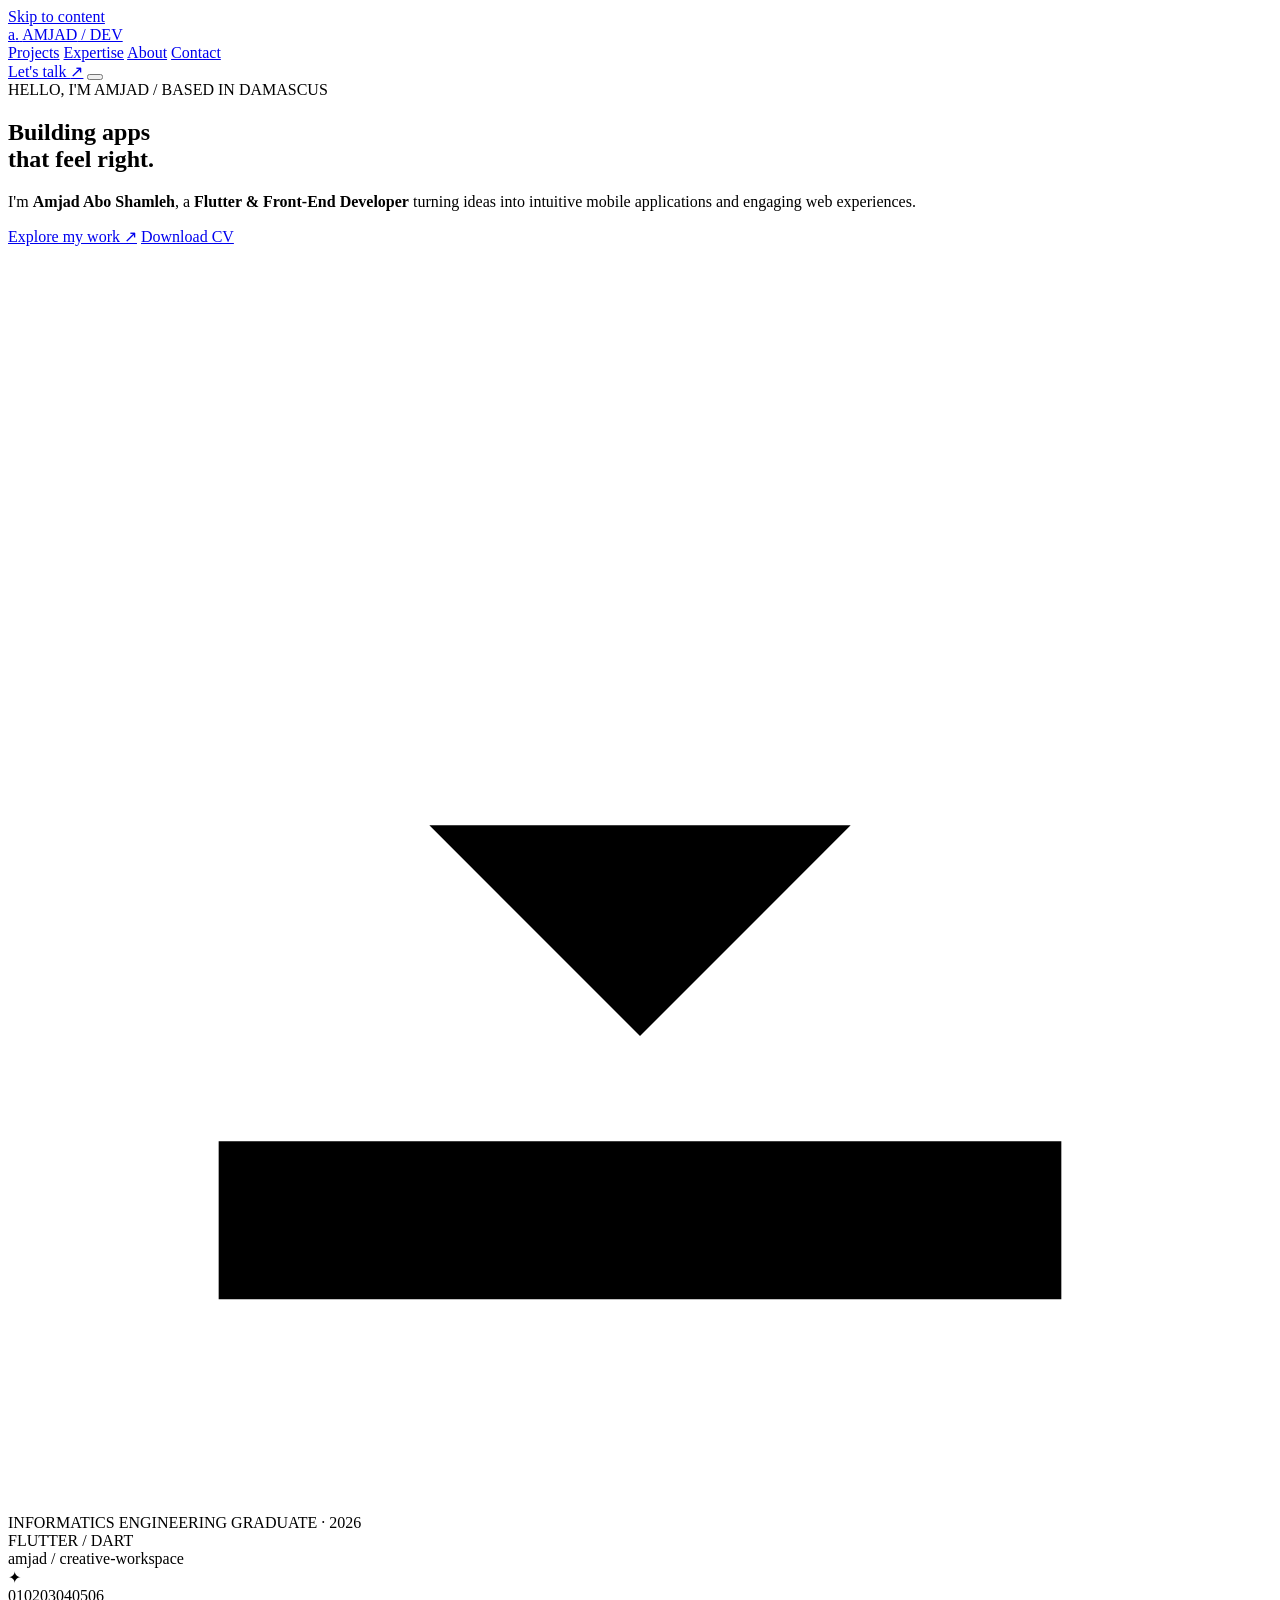
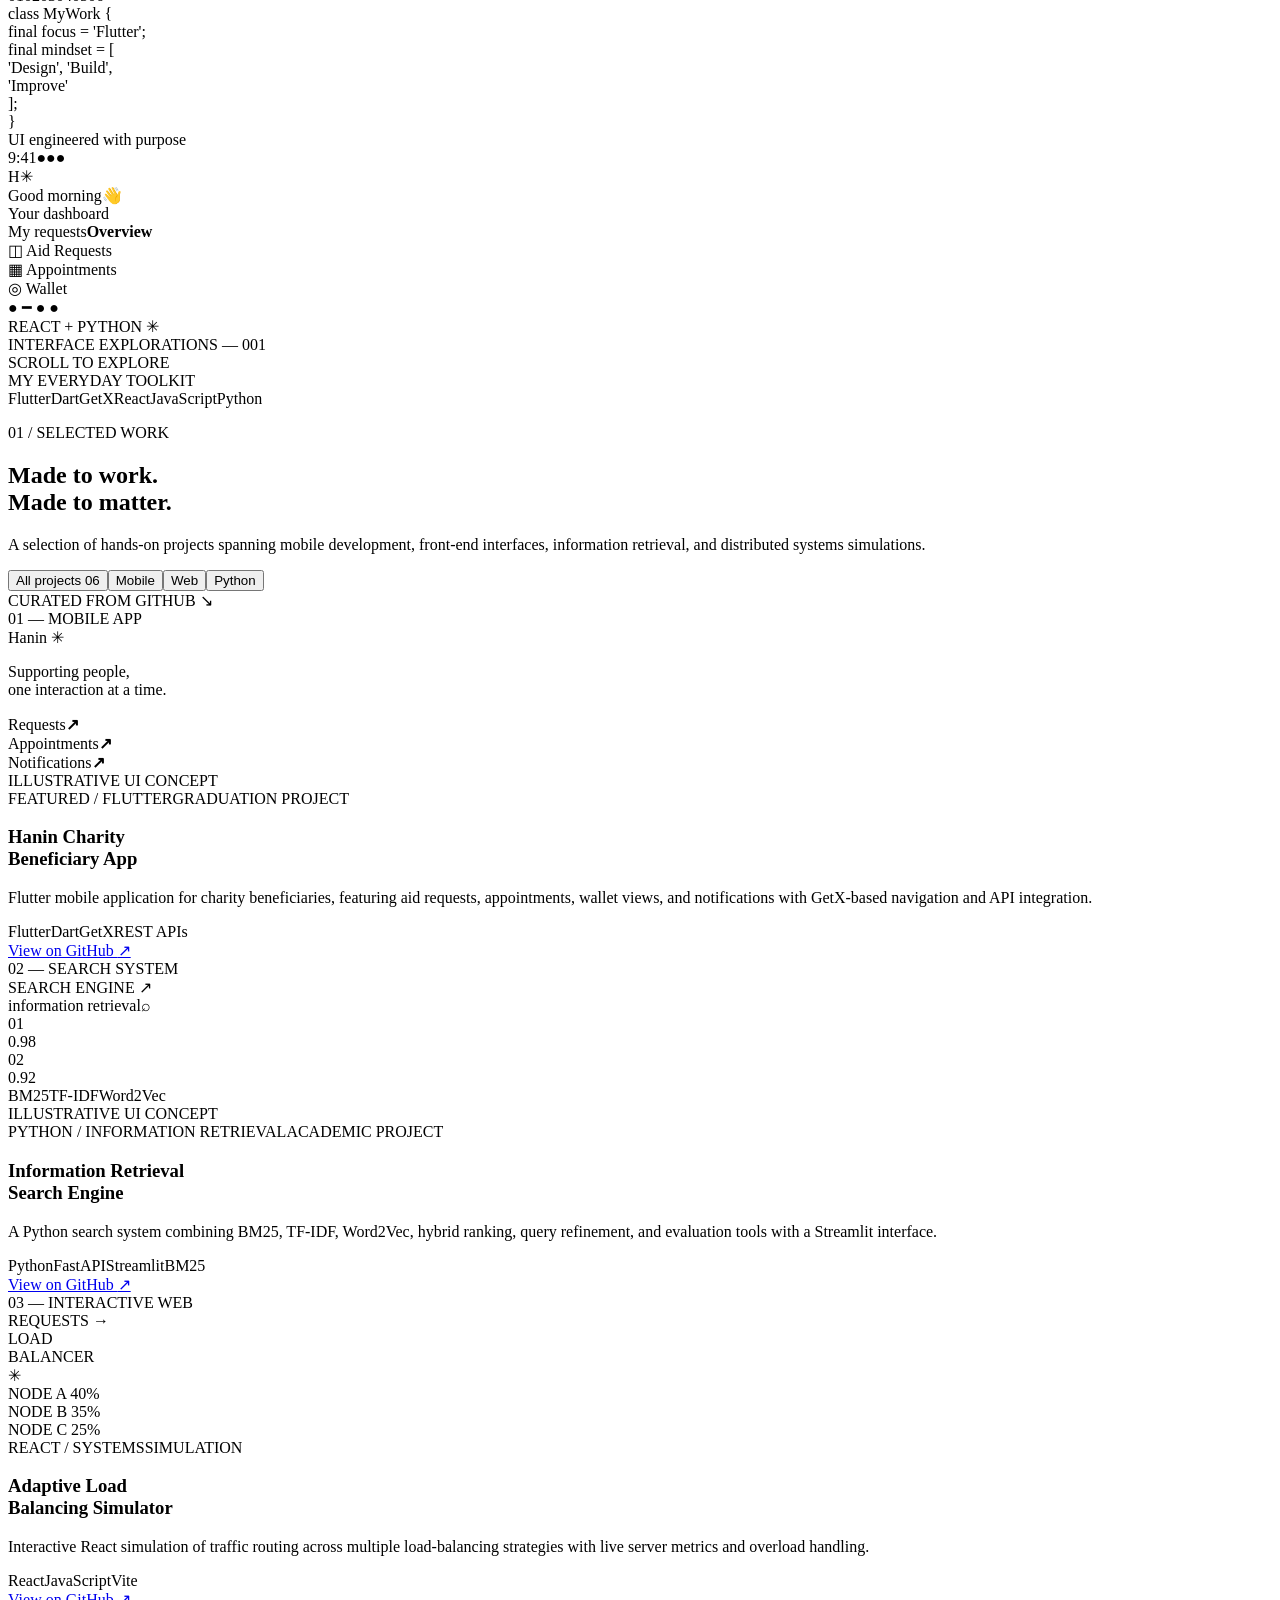
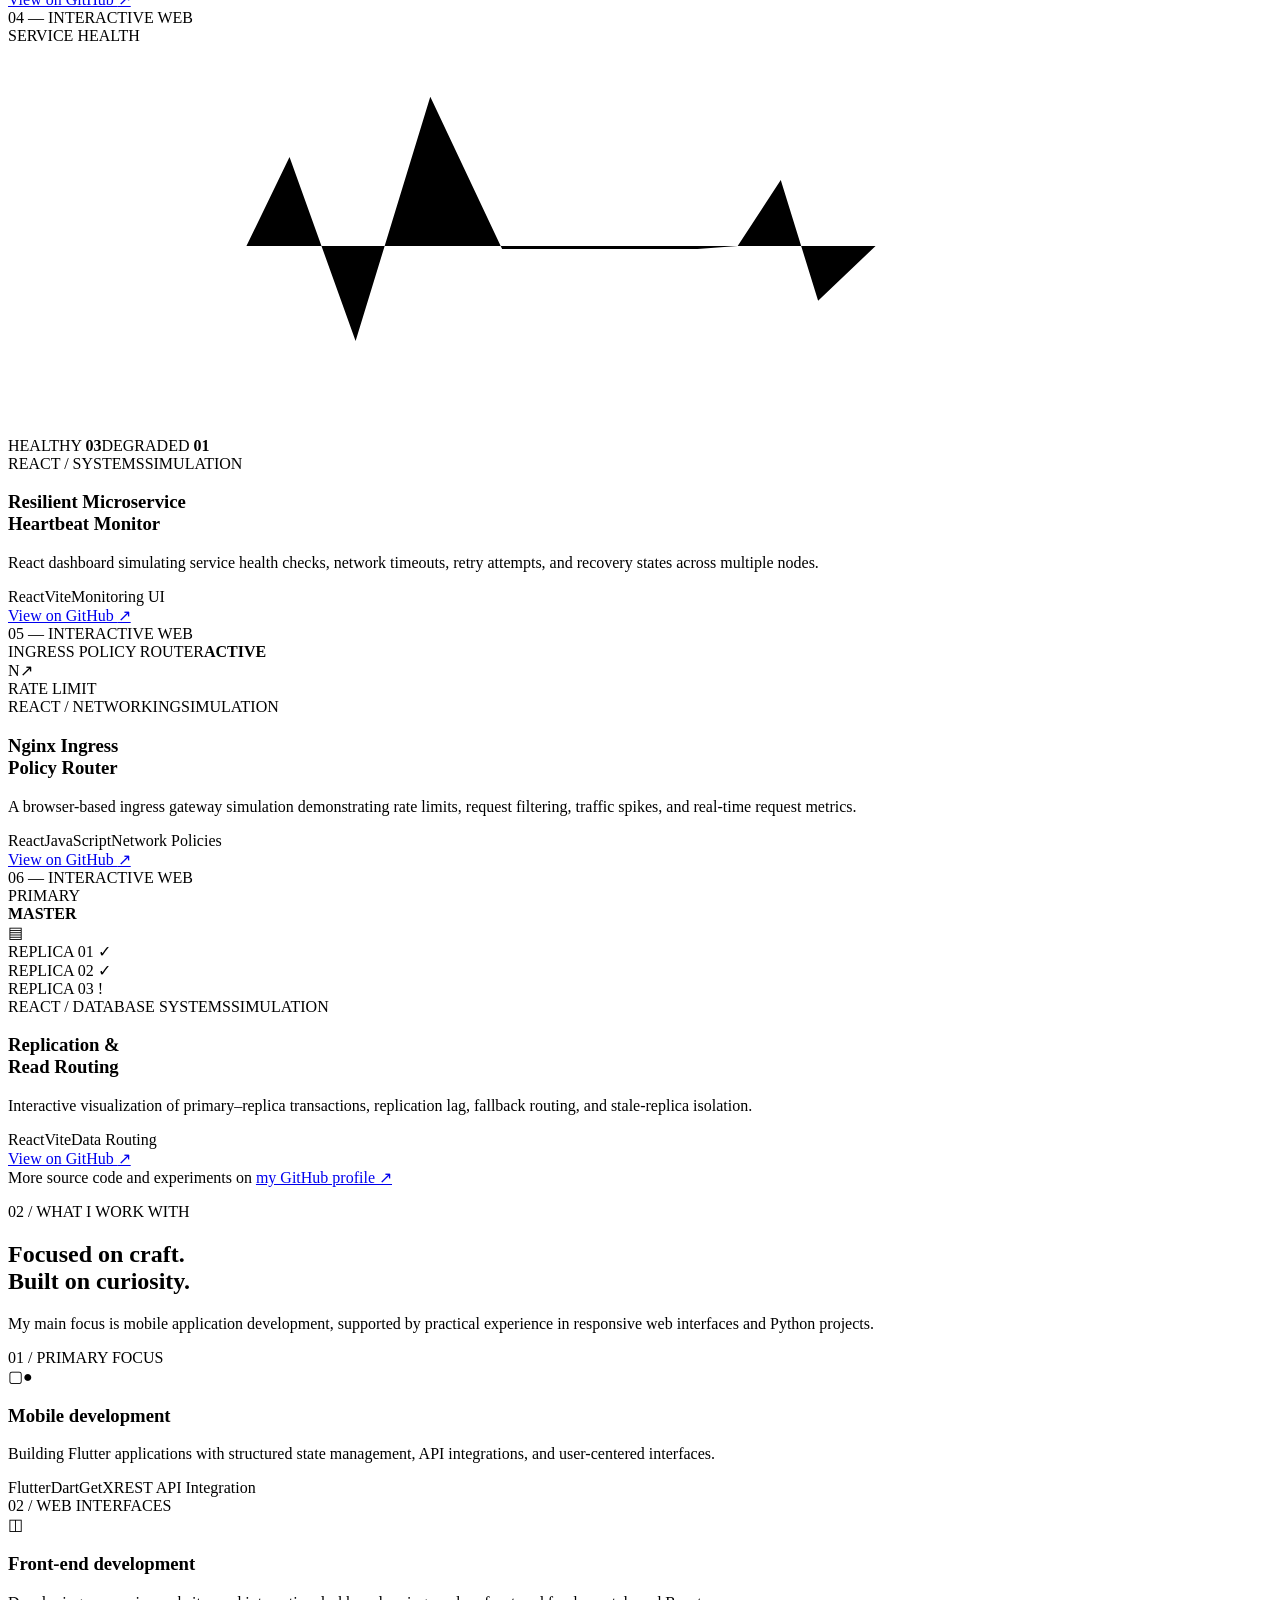
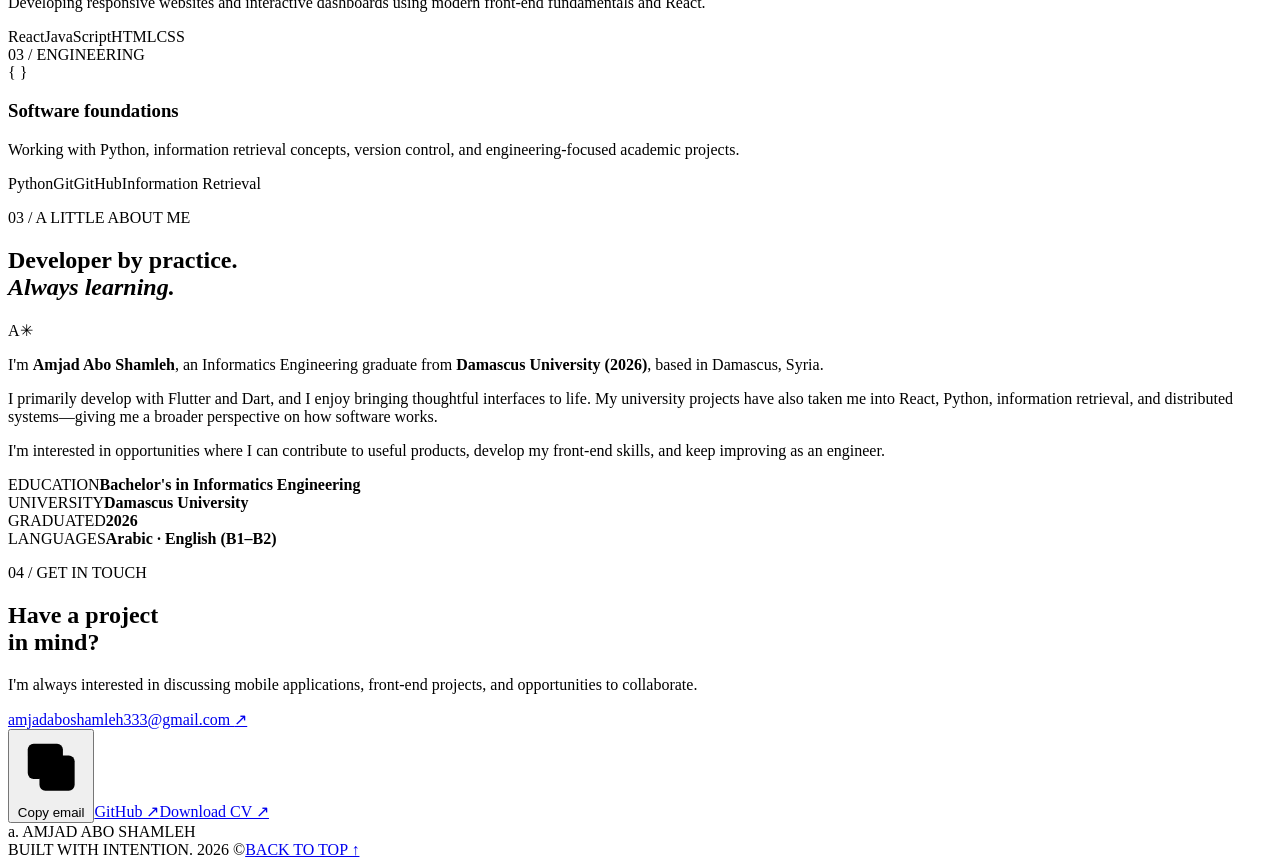
==== index.html @ 864f435c "Initialize portfolio website" ====
<!doctype html>
<html lang="en">
<head>
  <meta charset="utf-8" />
  <meta name="viewport" content="width=device-width, initial-scale=1" />
  <meta name="theme-color" content="#0a0e14" />
  <meta name="description" content="Portfolio of Amjad Abo Shamleh — Flutter & Front-End Developer. Explore mobile apps, interactive web experiences, and Python engineering projects." />
  <meta property="og:type" content="website" />
  <meta property="og:title" content="Amjad Abo Shamleh — Flutter & Front-End Developer" />
  <meta property="og:description" content="Thoughtful mobile apps. Interactive web experiences. Explore selected engineering projects by Amjad Abo Shamleh." />
  <meta property="og:image" content="assets/og-preview.png" />
  <title>Amjad Abo Shamleh — Flutter & Front-End Developer</title>
  <link rel="icon" type="image/svg+xml" href="assets/favicon.svg" />
  <link rel="preconnect" href="https://fonts.googleapis.com" />
  <link rel="preconnect" href="https://fonts.gstatic.com" crossorigin />
  <link href="https://fonts.googleapis.com/css2?family=DM+Sans:wght@400;500;600;700&family=Space+Grotesk:wght@400;500;600;700&display=swap" rel="stylesheet" />
  <link rel="stylesheet" href="style.css" />
  <script defer src="script.js"></script>
</head>
<body>
  <a class="skip-link" href="#main">Skip to content</a>
  <div class="background-glow glow-one" aria-hidden="true"></div>
  <div class="background-glow glow-two" aria-hidden="true"></div>
  <div class="ambient-grid" aria-hidden="true"></div>

  <header class="site-header" id="top">
    <nav class="nav shell" aria-label="Main navigation">
      <a class="brand" href="#top" aria-label="Amjad Abo Shamleh — Home">
        <span class="brand-symbol">a<span>.</span></span>
        <span class="brand-label">AMJAD<span> / DEV</span></span>
      </a>
      <div class="nav-links" id="nav-links">
        <a href="#work">Projects</a>
        <a href="#expertise">Expertise</a>
        <a href="#about">About</a>
        <a href="#contact">Contact</a>
      </div>
      <a class="nav-cta" href="mailto:amjadaboshamleh333@gmail.com">Let's talk <span aria-hidden="true">↗</span></a>
      <button class="menu-toggle" type="button" aria-label="Open navigation menu" aria-controls="nav-links" aria-expanded="false">
        <span></span><span></span><span></span>
      </button>
    </nav>
  </header>

  <main id="main">
    <section class="hero shell" aria-labelledby="hero-heading">
      <div class="hero-copy">
        <div class="eyebrow"><span class="eyebrow-mark"></span> HELLO, I'M AMJAD <span class="eyebrow-dash">/</span> BASED IN DAMASCUS</div>
        <h1 id="hero-heading">Building apps<br />that <span class="headline-accent">feel right<span class="headline-period">.</span></span></h1>
        <p class="hero-intro">I'm <strong>Amjad Abo Shamleh</strong>, a <strong>Flutter &amp; Front-End Developer</strong> turning ideas into intuitive mobile applications and engaging web experiences.</p>
        <div class="hero-actions">
          <a class="button button-primary" href="#work">Explore my work <span class="button-arrow" aria-hidden="true">↗</span></a>
          <a class="button button-outline" href="assets/Amjad_Abo_Shamleh_CV.pdf" download>Download CV <svg aria-hidden="true" viewBox="0 0 24 24"><path d="M12 3v12m-4-4 4 4 4-4M4 17v3h16v-3"/></svg></a>
        </div>
        <div class="hero-trustline"><span class="trust-dash"></span> INFORMATICS ENGINEERING GRADUATE <span class="trust-dot">·</span> 2026</div>
      </div>

      <div class="hero-art" aria-label="Illustration of mobile and web development tools">
        <div class="hero-art-grid" aria-hidden="true"></div>
        <div class="floating-tag tag-top"><span class="tag-signal"></span> FLUTTER / DART</div>
        <div class="workstation">
          <div class="workstation-top"><div class="window-dots"><span></span><span></span><span></span></div><div class="workstation-path">amjad / creative-workspace</div><span class="window-spark">✦</span></div>
          <div class="code-panel">
            <div class="code-rail"><span>01</span><span>02</span><span>03</span><span>04</span><span>05</span><span>06</span></div>
            <div class="code-lines" aria-hidden="true"><div><span class="syntax-purple">class</span> <span class="syntax-light">MyWork</span> {</div><div class="indent"><span class="syntax-purple">final</span> focus = <span class="syntax-green">'Flutter'</span>;</div><div class="indent"><span class="syntax-purple">final</span> mindset = [</div><div class="indent2"><span class="syntax-green">'Design'</span>, <span class="syntax-green">'Build'</span>,</div><div class="indent2"><span class="syntax-green">'Improve'</span></div><div class="indent">];</div><div>}</div></div>
          </div>
          <div class="workstation-bottom"><span class="status-light"></span> <span>UI engineered with purpose</span><span class="tiny-bars"><i></i><i></i><i></i><i></i><i></i></span></div>
        </div>
        <div class="phone-frame" aria-hidden="true"><div class="phone-camera"></div><div class="phone-screen"><div class="phone-top"><span>9:41</span><span>●●●</span></div><div class="app-symbol">H<span>✳</span></div><div class="phone-welcome">Good morning<span>👋</span></div><div class="phone-label">Your dashboard</div><div class="stat-mini"><span class="stat-label">My requests</span><strong>Overview</strong><div class="mini-track"><span></span></div></div><div class="mobile-cards"><div><span>◫</span> Aid Requests</div><div><span>▦</span> Appointments</div><div><span>◎</span> Wallet</div></div><div class="mobile-bottom">● ━ ● ●</div></div></div>
        <div class="floating-tag tag-bottom">REACT <span class="tag-plus">+</span> PYTHON <span class="tag-star">✳</span></div>
        <div class="art-caption">INTERFACE EXPLORATIONS <span>— 001</span></div>
      </div>
      <div class="scroll-cue"><span>SCROLL TO EXPLORE</span><span class="scroll-line"></span></div>
    </section>

    <section class="section intro-strip" aria-label="Technologies I work with"><div class="shell strip-inner"><span class="strip-title">MY EVERYDAY TOOLKIT</span><div class="strip-stack"><span>Flutter</span><i></i><span>Dart</span><i></i><span>GetX</span><i></i><span>React</span><i></i><span>JavaScript</span><i></i><span>Python</span></div></div></section>

    <section class="section shell work-section" id="work" aria-labelledby="work-title">
      <div class="section-head reveal"><div><p class="overline"><span>01 /</span> SELECTED WORK</p><h2 id="work-title">Made to work.<br /><span>Made to matter.</span></h2></div><p class="section-lede">A selection of hands-on projects spanning mobile development, front-end interfaces, information retrieval, and distributed systems simulations.</p></div>
      <div class="filter-row reveal" role="group" aria-label="Filter projects">
        <div class="filter-buttons"><button class="filter-button is-active" type="button" data-filter="all" aria-pressed="true">All projects <span>06</span></button><button class="filter-button" type="button" data-filter="mobile" aria-pressed="false">Mobile</button><button class="filter-button" type="button" data-filter="web" aria-pressed="false">Web</button><button class="filter-button" type="button" data-filter="python" aria-pressed="false">Python</button></div>
        <span class="filter-hint">CURATED FROM GITHUB <span aria-hidden="true">↘</span></span>
      </div>
      <div class="project-grid" id="project-grid">
        <article class="project-card project-featured reveal" data-categories="mobile" aria-labelledby="hanin-title">
          <div class="project-visual visual-hanin"><span class="visual-grain"></span><span class="visual-index">01 — MOBILE APP</span><div class="hanin-visual"><div class="hanin-orbit orbit-a"></div><div class="hanin-orbit orbit-b"></div><div class="hanin-panel"><div class="hp-dots"><span></span><span></span><span></span></div><div class="hp-heading">Hanin <span>✳</span></div><p>Supporting people,<br />one interaction at a time.</p><div class="hp-rows"><div><i></i><span>Requests</span><b>↗</b></div><div><i></i><span>Appointments</span><b>↗</b></div><div><i></i><span>Notifications</span><b>↗</b></div></div></div></div><span class="visual-footnote">ILLUSTRATIVE UI CONCEPT</span></div>
          <div class="project-content"><div class="project-meta"><span>FEATURED / FLUTTER</span><span>GRADUATION PROJECT</span></div><h3 id="hanin-title">Hanin Charity<br />Beneficiary App</h3><p>Flutter mobile application for charity beneficiaries, featuring aid requests, appointments, wallet views, and notifications with GetX-based navigation and API integration.</p><div class="project-bottom"><div class="tech-list"><span>Flutter</span><span>Dart</span><span>GetX</span><span>REST APIs</span></div><a class="project-link" href="https://github.com/Amjad2001-art/Beneficiary-App" target="_blank" rel="noopener noreferrer" aria-label="View Hanin Charity repository on GitHub">View on GitHub <span aria-hidden="true">↗</span></a></div></div>
        </article>
        <article class="project-card project-featured reveal" data-categories="python" aria-labelledby="ir-title">
          <div class="project-visual visual-search"><span class="visual-grain"></span><span class="visual-index">02 — SEARCH SYSTEM</span><div class="search-art"><div class="search-art-heading"><span class="search-art-dot"></span> SEARCH ENGINE <span>↗</span></div><div class="search-input-art"><span>information retrieval</span><span>⌕</span></div><div class="search-result-art"><span class="result-icon">01</span><div><div class="result-title-art"></div><div class="result-detail-art"></div></div><span class="result-score">0.98</span></div><div class="search-result-art"><span class="result-icon">02</span><div><div class="result-title-art short"></div><div class="result-detail-art"></div></div><span class="result-score">0.92</span></div><div class="search-pills"><span>BM25</span><span>TF-IDF</span><span>Word2Vec</span></div></div><span class="visual-footnote">ILLUSTRATIVE UI CONCEPT</span></div>
          <div class="project-content"><div class="project-meta"><span>PYTHON / INFORMATION RETRIEVAL</span><span>ACADEMIC PROJECT</span></div><h3 id="ir-title">Information Retrieval<br />Search Engine</h3><p>A Python search system combining BM25, TF-IDF, Word2Vec, hybrid ranking, query refinement, and evaluation tools with a Streamlit interface.</p><div class="project-bottom"><div class="tech-list"><span>Python</span><span>FastAPI</span><span>Streamlit</span><span>BM25</span></div><a class="project-link" href="https://github.com/Amjad2001-art/IR-Project" target="_blank" rel="noopener noreferrer" aria-label="View Information Retrieval Search Engine repository on GitHub">View on GitHub <span aria-hidden="true">↗</span></a></div></div>
        </article>
        <article class="project-card project-standard reveal" data-categories="web" aria-labelledby="load-title"><div class="project-visual visual-routing"><span class="visual-index">03 — INTERACTIVE WEB</span><div class="routing-art"><div class="routing-in">REQUESTS <span>→</span></div><div class="route-switch"><span>LOAD<br />BALANCER</span><div class="route-core">✳</div></div><div class="routing-out"><div><i></i> NODE A <span>40%</span></div><div><i></i> NODE B <span>35%</span></div><div><i></i> NODE C <span>25%</span></div></div></div></div><div class="project-content"><div class="project-meta"><span>REACT / SYSTEMS</span><span>SIMULATION</span></div><h3 id="load-title">Adaptive Load<br />Balancing Simulator</h3><p>Interactive React simulation of traffic routing across multiple load-balancing strategies with live server metrics and overload handling.</p><div class="project-bottom"><div class="tech-list"><span>React</span><span>JavaScript</span><span>Vite</span></div><a class="project-link" href="https://github.com/Amjad2001-art/load-balancing-simulator" target="_blank" rel="noopener noreferrer">View on GitHub <span aria-hidden="true">↗</span></a></div></div></article>
        <article class="project-card project-standard reveal" data-categories="web" aria-labelledby="micro-title"><div class="project-visual visual-heartbeat"><span class="visual-index">04 — INTERACTIVE WEB</span><div class="heart-screen"><div class="heartbeat-heading"><span class="heartbeat-indicator"></span> SERVICE HEALTH</div><svg viewBox="0 0 440 135" preserveAspectRatio="none" aria-hidden="true"><path class="heart-grid" d="M0 30H440M0 65H440M0 100H440M50 0V135M130 0V135M210 0V135M290 0V135M370 0V135"/><path class="heart-line" d="M0 70H66L83 70L98 39L121 103L147 18L172 71H240L254 70L269 47L282 89L302 70H440" /></svg><div class="heart-stats"><span>HEALTHY <b>03</b></span><span>DEGRADED <b>01</b></span></div></div></div><div class="project-content"><div class="project-meta"><span>REACT / SYSTEMS</span><span>SIMULATION</span></div><h3 id="micro-title">Resilient Microservice<br />Heartbeat Monitor</h3><p>React dashboard simulating service health checks, network timeouts, retry attempts, and recovery states across multiple nodes.</p><div class="project-bottom"><div class="tech-list"><span>React</span><span>Vite</span><span>Monitoring UI</span></div><a class="project-link" href="https://github.com/Amjad2001-art/Resilient-Microservice" target="_blank" rel="noopener noreferrer">View on GitHub <span aria-hidden="true">↗</span></a></div></div></article>
        <article class="project-card project-standard reveal" data-categories="web" aria-labelledby="nginx-title"><div class="project-visual visual-gateway"><span class="visual-index">05 — INTERACTIVE WEB</span><div class="gateway-art"><div class="gateway-top"><span>INGRESS POLICY ROUTER</span><b>ACTIVE</b></div><div class="gateway-middle"><div class="gateway-left"><div></div><div></div><div></div></div><div class="gateway-hex">N<span>↗</span></div><div class="gateway-right"><div></div><div></div><div></div></div></div><div class="gateway-bottom"><span>RATE LIMIT</span><div><i></i><i></i><i></i><i></i><i></i><i></i><i></i><i></i></div></div></div></div><div class="project-content"><div class="project-meta"><span>REACT / NETWORKING</span><span>SIMULATION</span></div><h3 id="nginx-title">Nginx Ingress<br />Policy Router</h3><p>A browser-based ingress gateway simulation demonstrating rate limits, request filtering, traffic spikes, and real-time request metrics.</p><div class="project-bottom"><div class="tech-list"><span>React</span><span>JavaScript</span><span>Network Policies</span></div><a class="project-link" href="https://github.com/Amjad2001-art/Nginx" target="_blank" rel="noopener noreferrer">View on GitHub <span aria-hidden="true">↗</span></a></div></div></article>
        <article class="project-card project-standard reveal" data-categories="web" aria-labelledby="rep-title"><div class="project-visual visual-replica"><span class="visual-index">06 — INTERACTIVE WEB</span><div class="replica-art"><div class="replica-main">PRIMARY<br /><b>MASTER</b><div class="replica-db">▤</div></div><div class="replica-connect"><span></span><span></span><span></span></div><div class="replica-nodes"><div>REPLICA 01 <span>✓</span></div><div>REPLICA 02 <span>✓</span></div><div>REPLICA 03 <span>!</span></div></div></div></div><div class="project-content"><div class="project-meta"><span>REACT / DATABASE SYSTEMS</span><span>SIMULATION</span></div><h3 id="rep-title">Replication &amp;<br />Read Routing</h3><p>Interactive visualization of primary–replica transactions, replication lag, fallback routing, and stale-replica isolation.</p><div class="project-bottom"><div class="tech-list"><span>React</span><span>Vite</span><span>Data Routing</span></div><a class="project-link" href="https://github.com/Amjad2001-art/Replication" target="_blank" rel="noopener noreferrer">View on GitHub <span aria-hidden="true">↗</span></a></div></div></article>
      </div>
      <div class="all-work-link reveal">More source code and experiments on <a href="https://github.com/Amjad2001-art" target="_blank" rel="noopener noreferrer">my GitHub profile <span aria-hidden="true">↗</span></a></div>
    </section>

    <section class="section expertise-section" id="expertise" aria-labelledby="expertise-title"><div class="shell"><div class="section-head reveal"><div><p class="overline"><span>02 /</span> WHAT I WORK WITH</p><h2 id="expertise-title">Focused on craft.<br /><span>Built on curiosity.</span></h2></div><p class="section-lede">My main focus is mobile application development, supported by practical experience in responsive web interfaces and Python projects.</p></div><div class="expertise-grid"><article class="expertise-card reveal"><div class="expertise-number">01 / PRIMARY FOCUS</div><div class="expertise-icon icon-mobile">▢<span>●</span></div><h3>Mobile development</h3><p>Building Flutter applications with structured state management, API integrations, and user-centered interfaces.</p><div class="expertise-tags"><span>Flutter</span><span>Dart</span><span>GetX</span><span>REST API Integration</span></div></article><article class="expertise-card reveal"><div class="expertise-number">02 / WEB INTERFACES</div><div class="expertise-icon icon-browser"><span>◫</span></div><h3>Front-end development</h3><p>Developing responsive websites and interactive dashboards using modern front-end fundamentals and React.</p><div class="expertise-tags"><span>React</span><span>JavaScript</span><span>HTML</span><span>CSS</span></div></article><article class="expertise-card reveal"><div class="expertise-number">03 / ENGINEERING</div><div class="expertise-icon icon-tools">{ }</div><h3>Software foundations</h3><p>Working with Python, information retrieval concepts, version control, and engineering-focused academic projects.</p><div class="expertise-tags"><span>Python</span><span>Git</span><span>GitHub</span><span>Information Retrieval</span></div></article></div></div></section>

    <section class="section about-section shell" id="about" aria-labelledby="about-title"><div class="about-left reveal"><p class="overline"><span>03 /</span> A LITTLE ABOUT ME</p><h2 id="about-title">Developer by practice.<br /><em>Always learning.</em></h2><div class="about-monogram">A<span>✳</span></div></div><div class="about-right reveal"><p>I'm <strong>Amjad Abo Shamleh</strong>, an Informatics Engineering graduate from <strong>Damascus University (2026)</strong>, based in Damascus, Syria.</p><p>I primarily develop with Flutter and Dart, and I enjoy bringing thoughtful interfaces to life. My university projects have also taken me into React, Python, information retrieval, and distributed systems—giving me a broader perspective on how software works.</p><p>I'm interested in opportunities where I can contribute to useful products, develop my front-end skills, and keep improving as an engineer.</p><div class="about-facts"><div><span>EDUCATION</span><strong>Bachelor's in Informatics Engineering</strong></div><div><span>UNIVERSITY</span><strong>Damascus University</strong></div><div><span>GRADUATED</span><strong>2026</strong></div><div><span>LANGUAGES</span><strong>Arabic · English (B1–B2)</strong></div></div></div></section>

    <section class="section contact-section" id="contact" aria-labelledby="contact-title"><div class="shell contact-inner reveal"><p class="overline"><span>04 /</span> GET IN TOUCH</p><div class="contact-top"><h2 id="contact-title">Have a project<br />in mind<span>?</span></h2><p>I'm always interested in discussing mobile applications, front-end projects, and opportunities to collaborate.</p></div><a class="contact-email" href="mailto:amjadaboshamleh333@gmail.com">amjadaboshamleh333@gmail.com <span aria-hidden="true">↗</span></a><div class="contact-actions"><button class="copy-email" type="button" data-copy="amjadaboshamleh333@gmail.com"><svg aria-hidden="true" viewBox="0 0 24 24"><rect x="8" y="8" width="12" height="12" rx="2"/><path d="M16 8V6a2 2 0 0 0-2-2H6a2 2 0 0 0-2 2v8a2 2 0 0 0 2 2h2" /></svg> <span>Copy email</span></button><a href="https://github.com/Amjad2001-art" target="_blank" rel="noopener noreferrer">GitHub ↗</a><a href="assets/Amjad_Abo_Shamleh_CV.pdf" download>Download CV ↗</a></div></div></section>
  </main>

  <footer class="site-footer"><div class="shell footer-inner"><div class="footer-brand">a<span>.</span> <span>AMJAD ABO SHAMLEH</span></div><span>BUILT WITH INTENTION. <span id="copyright-year">2026</span> ©</span><a href="#top">BACK TO TOP ↑</a></div></footer>
  <div class="toast" id="toast" role="status" aria-live="polite"></div>
</body>
</html>
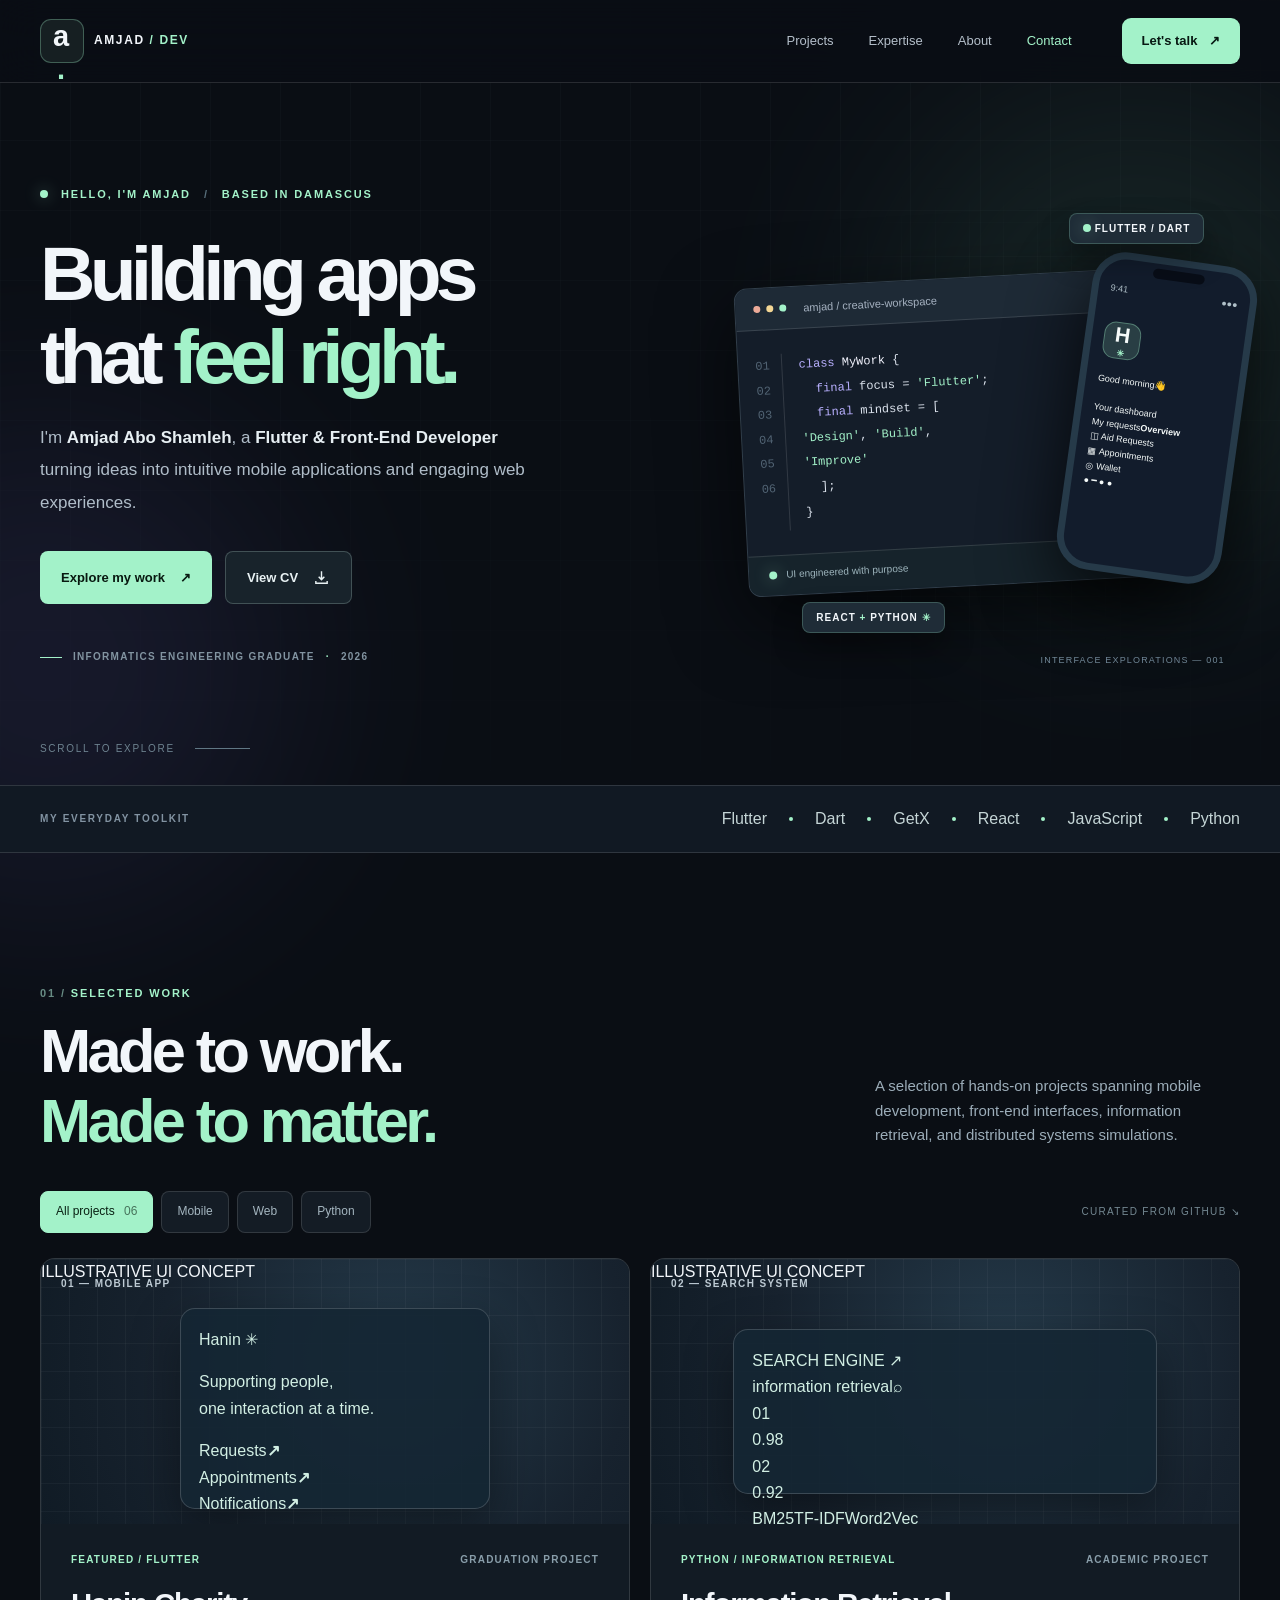
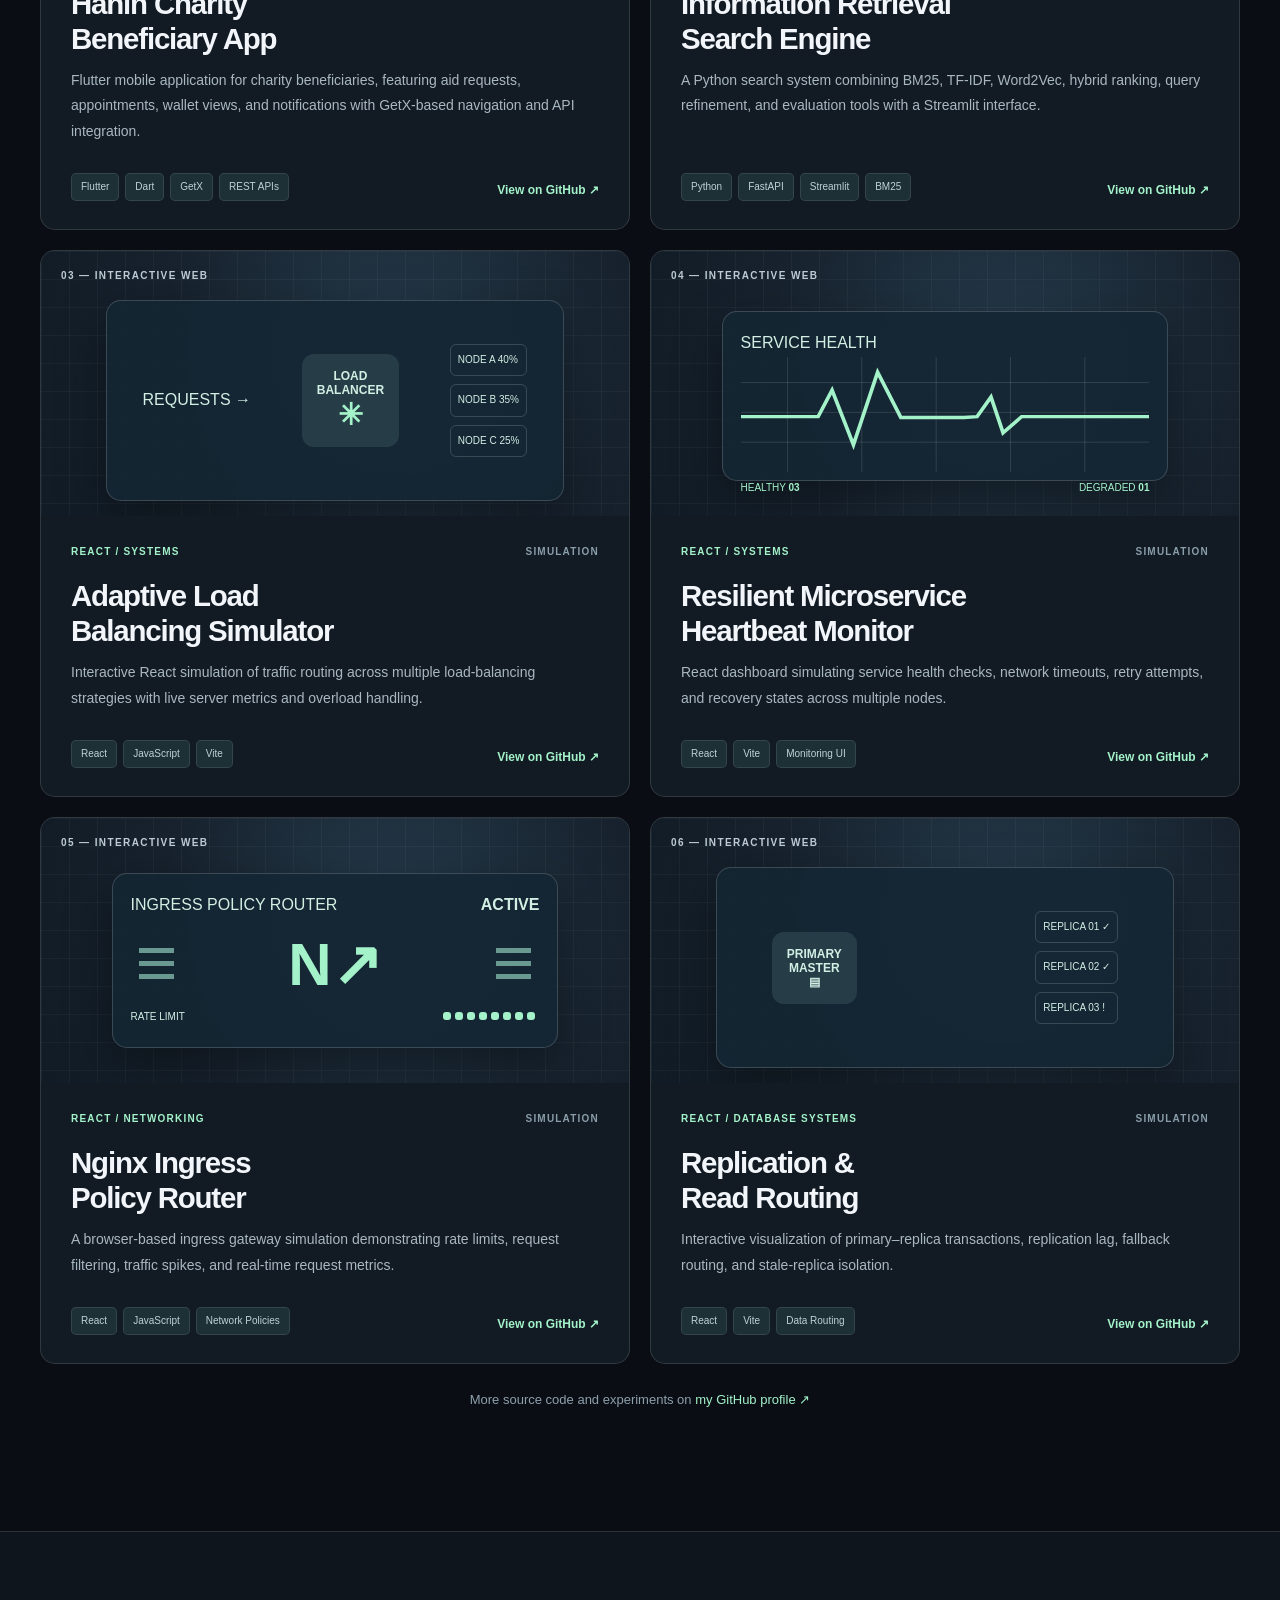
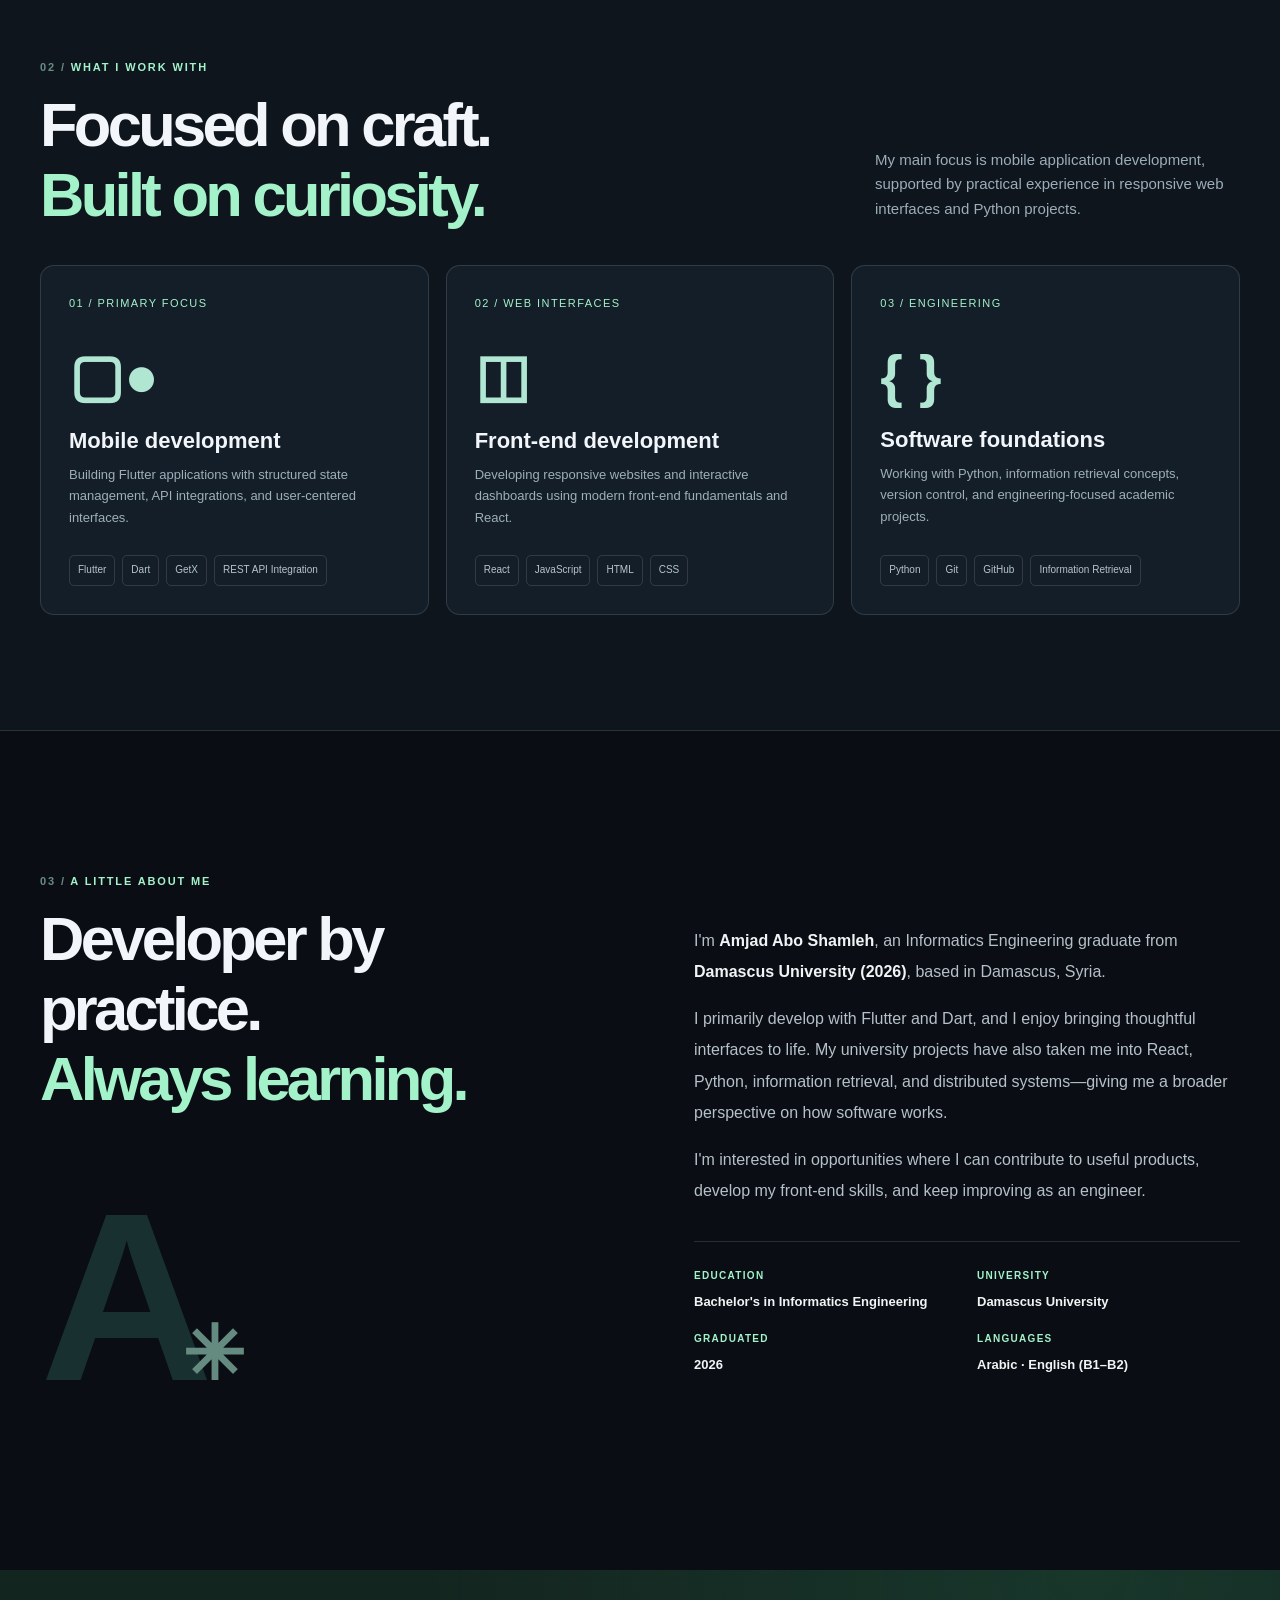
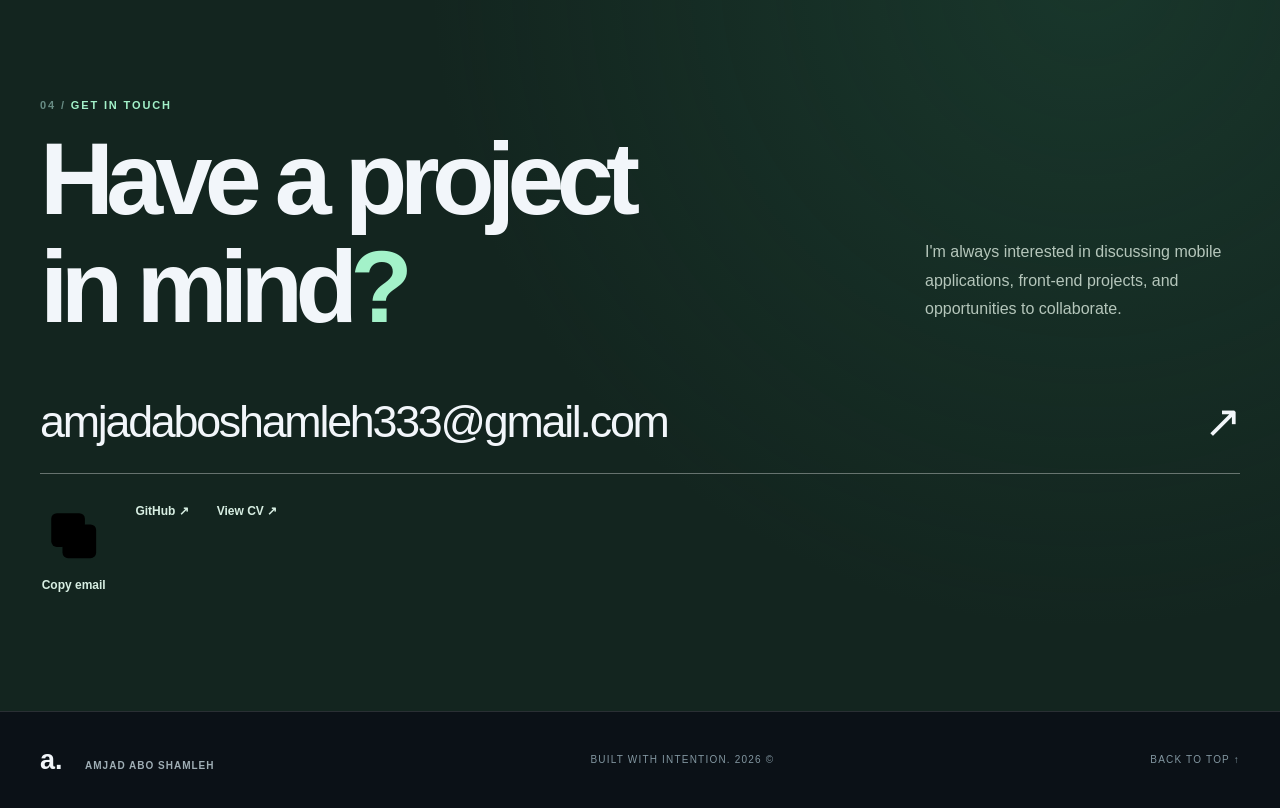
==== commit b9629db9: "Link public web CV and remove missing binary asset references" ====
--- a/index.html
+++ b/index.html
@@ -8,7 +8,7 @@
   <meta property="og:type" content="website" />
   <meta property="og:title" content="Amjad Abo Shamleh — Flutter & Front-End Developer" />
   <meta property="og:description" content="Thoughtful mobile apps. Interactive web experiences. Explore selected engineering projects by Amjad Abo Shamleh." />
-  <meta property="og:image" content="assets/og-preview.png" />
+  <meta property="og:image" content="https://github.com/Amjad2001-art.png" />
   <title>Amjad Abo Shamleh — Flutter & Front-End Developer</title>
   <link rel="icon" type="image/svg+xml" href="assets/favicon.svg" />
   <link rel="preconnect" href="https://fonts.googleapis.com" />
@@ -50,7 +50,7 @@
         <p class="hero-intro">I'm <strong>Amjad Abo Shamleh</strong>, a <strong>Flutter &amp; Front-End Developer</strong> turning ideas into intuitive mobile applications and engaging web experiences.</p>
         <div class="hero-actions">
           <a class="button button-primary" href="#work">Explore my work <span class="button-arrow" aria-hidden="true">↗</span></a>
-          <a class="button button-outline" href="assets/Amjad_Abo_Shamleh_CV.pdf" download>Download CV <svg aria-hidden="true" viewBox="0 0 24 24"><path d="M12 3v12m-4-4 4 4 4-4M4 17v3h16v-3"/></svg></a>
+          <a class="button button-outline" href="cv.html" target="_blank" rel="noopener noreferrer">View CV <svg aria-hidden="true" viewBox="0 0 24 24"><path d="M12 3v12m-4-4 4 4 4-4M4 17v3h16v-3"/></svg></a>
         </div>
         <div class="hero-trustline"><span class="trust-dash"></span> INFORMATICS ENGINEERING GRADUATE <span class="trust-dot">·</span> 2026</div>
       </div>
@@ -102,7 +102,7 @@
 
     <section class="section about-section shell" id="about" aria-labelledby="about-title"><div class="about-left reveal"><p class="overline"><span>03 /</span> A LITTLE ABOUT ME</p><h2 id="about-title">Developer by practice.<br /><em>Always learning.</em></h2><div class="about-monogram">A<span>✳</span></div></div><div class="about-right reveal"><p>I'm <strong>Amjad Abo Shamleh</strong>, an Informatics Engineering graduate from <strong>Damascus University (2026)</strong>, based in Damascus, Syria.</p><p>I primarily develop with Flutter and Dart, and I enjoy bringing thoughtful interfaces to life. My university projects have also taken me into React, Python, information retrieval, and distributed systems—giving me a broader perspective on how software works.</p><p>I'm interested in opportunities where I can contribute to useful products, develop my front-end skills, and keep improving as an engineer.</p><div class="about-facts"><div><span>EDUCATION</span><strong>Bachelor's in Informatics Engineering</strong></div><div><span>UNIVERSITY</span><strong>Damascus University</strong></div><div><span>GRADUATED</span><strong>2026</strong></div><div><span>LANGUAGES</span><strong>Arabic · English (B1–B2)</strong></div></div></div></section>
 
-    <section class="section contact-section" id="contact" aria-labelledby="contact-title"><div class="shell contact-inner reveal"><p class="overline"><span>04 /</span> GET IN TOUCH</p><div class="contact-top"><h2 id="contact-title">Have a project<br />in mind<span>?</span></h2><p>I'm always interested in discussing mobile applications, front-end projects, and opportunities to collaborate.</p></div><a class="contact-email" href="mailto:amjadaboshamleh333@gmail.com">amjadaboshamleh333@gmail.com <span aria-hidden="true">↗</span></a><div class="contact-actions"><button class="copy-email" type="button" data-copy="amjadaboshamleh333@gmail.com"><svg aria-hidden="true" viewBox="0 0 24 24"><rect x="8" y="8" width="12" height="12" rx="2"/><path d="M16 8V6a2 2 0 0 0-2-2H6a2 2 0 0 0-2 2v8a2 2 0 0 0 2 2h2" /></svg> <span>Copy email</span></button><a href="https://github.com/Amjad2001-art" target="_blank" rel="noopener noreferrer">GitHub ↗</a><a href="assets/Amjad_Abo_Shamleh_CV.pdf" download>Download CV ↗</a></div></div></section>
+    <section class="section contact-section" id="contact" aria-labelledby="contact-title"><div class="shell contact-inner reveal"><p class="overline"><span>04 /</span> GET IN TOUCH</p><div class="contact-top"><h2 id="contact-title">Have a project<br />in mind<span>?</span></h2><p>I'm always interested in discussing mobile applications, front-end projects, and opportunities to collaborate.</p></div><a class="contact-email" href="mailto:amjadaboshamleh333@gmail.com">amjadaboshamleh333@gmail.com <span aria-hidden="true">↗</span></a><div class="contact-actions"><button class="copy-email" type="button" data-copy="amjadaboshamleh333@gmail.com"><svg aria-hidden="true" viewBox="0 0 24 24"><rect x="8" y="8" width="12" height="12" rx="2"/><path d="M16 8V6a2 2 0 0 0-2-2H6a2 2 0 0 0-2 2v8a2 2 0 0 0 2 2h2" /></svg> <span>Copy email</span></button><a href="https://github.com/Amjad2001-art" target="_blank" rel="noopener noreferrer">GitHub ↗</a><a href="cv.html" target="_blank" rel="noopener noreferrer">View CV ↗</a></div></div></section>
   </main>
 
   <footer class="site-footer"><div class="shell footer-inner"><div class="footer-brand">a<span>.</span> <span>AMJAD ABO SHAMLEH</span></div><span>BUILT WITH INTENTION. <span id="copyright-year">2026</span> ©</span><a href="#top">BACK TO TOP ↑</a></div></footer>
--- a/style.css
+++ b/style.css
@@ -0,0 +1,18 @@
+
+:root{--bg:#0a0e14;--ink:#f2f6fa;--sub:#b4bfca;--muted:#8293a2;--line:#ffffff20;--mint:#a3f2c9;--purple:#b9b0ff;--panel:#121b24;--font:'DM Sans',Arial,sans-serif;--heading:'Space Grotesk','DM Sans',Arial,sans-serif}
+*,*:before,*:after{box-sizing:border-box}html{scroll-behavior:smooth;scroll-padding-top:90px}body{margin:0;background:var(--bg);color:var(--ink);font-family:var(--font);line-height:1.65;overflow-x:hidden}a{color:inherit;text-decoration:none}button{font:inherit;cursor:pointer}::selection{background:var(--mint);color:#07120f}.shell{width:min(1200px,calc(100% - 80px));margin:auto}.section{position:relative}.skip-link{position:absolute;top:-100px;left:15px;z-index:60;background:white;color:black;padding:9px 15px}.skip-link:focus{top:10px}:focus-visible{outline:2px solid var(--mint);outline-offset:4px}
+.ambient-grid{position:absolute;z-index:-1;inset:0 0 auto;height:100vh;pointer-events:none;opacity:.4;background-image:linear-gradient(#8da6ad19 1px,transparent 1px),linear-gradient(90deg,#8da6ad19 1px,transparent 1px);background-size:70px 70px;mask-image:linear-gradient(#000,transparent)}.background-glow{position:absolute;z-index:-1;pointer-events:none;width:490px;height:490px;border-radius:50%;filter:blur(110px);opacity:.12}.glow-one{background:#70c29d;right:-100px;top:90px}.glow-two{background:#756ad0;left:-200px;top:420px}
+.site-header{position:sticky;top:0;z-index:30;background:#0a0e14d9;border-bottom:1px solid var(--line);backdrop-filter:blur(20px)}.site-header:after{position:absolute;content:'';bottom:-1px;height:2px;width:var(--scroll-progress,0);background:var(--mint);transition:width .15s}.nav{display:flex;align-items:center;height:82px;gap:25px}.brand{display:flex;align-items:center;gap:10px;font-weight:700;letter-spacing:.1em}.brand-symbol{display:grid;place-items:center;border:1px solid #a3f2c94d;color:var(--ink);font:700 29px var(--heading);border-radius:11px;background:#a3f2c915;width:44px;height:44px;letter-spacing:-3px;padding-right:5px}.brand-symbol span,.brand-label span{color:var(--mint)}.brand-label{font-size:12px}.nav-links{display:flex;margin-left:auto;margin-right:25px;gap:35px}.nav-links a{color:var(--sub);font-size:13px;transition:color .2s}.nav-links a:hover,.nav-links a.is-current{color:var(--mint)}.nav-cta{font-size:13px;background:var(--mint);color:#071812;font-weight:700;padding:12px 20px;border-radius:9px}.nav-cta span{margin-left:8px}.menu-toggle{display:none;background:var(--panel);border:1px solid var(--line);border-radius:9px;width:43px;height:43px;padding:10px}.menu-toggle span{display:block;height:2px;background:white;margin:5px 0}
+.hero{display:grid;grid-template-columns:1.13fr .87fr;align-items:center;gap:30px;min-height:700px;padding-top:95px;padding-bottom:112px;position:relative}.eyebrow,.overline{font-weight:700;color:var(--mint);font-size:11px;letter-spacing:.17em}.eyebrow{display:flex;align-items:center;gap:13px}.eyebrow-mark,.tag-signal,.status-light{display:inline-block;width:8px;height:8px;background:var(--mint);border-radius:50%;box-shadow:0 0 16px #a3f2c96d}.eyebrow-dash{color:#586f7b}.hero h1{font:600 clamp(57px,6vw,100px)/1.08 var(--heading);letter-spacing:-.075em;margin:29px 0 24px}.headline-accent,.headline-period{color:var(--mint)}.hero-intro{font-size:17px;color:#b0bdc9;max-width:510px;line-height:1.9}.hero-intro strong{color:#e7eff3;font-weight:600}.hero-actions{display:flex;gap:13px;flex-wrap:wrap;margin-top:32px}.button{display:inline-flex;align-items:center;justify-content:space-between;gap:15px;padding:15px 21px;min-height:52px;border-radius:8px;font-size:13px;font-weight:700;transition:transform .25s,background .25s}.button:hover{transform:translateY(-3px)}.button-primary{background:var(--mint);color:#081910}.button-outline{border:1px solid #c6e4dc3c;background:#18232b;color:#e8f1f3}.button svg{height:17px;width:17px;fill:none;stroke:currentColor;stroke-width:2}.hero-trustline{margin-top:45px;display:flex;align-items:center;gap:11px;color:#8294a1;font-size:10px;letter-spacing:.13em;font-weight:700}.trust-dash{width:22px;height:1px;background:var(--mint)}.trust-dot{color:var(--mint)}.scroll-cue{position:absolute;bottom:28px;left:0;font-size:10px;letter-spacing:.17em;color:#6e8390;display:flex;gap:20px;align-items:center}.scroll-line{height:1px;width:55px;background:#607784}
+.hero-art{height:495px;position:relative;isolation:isolate}.hero-art-grid{position:absolute;inset:10px 0;background-image:linear-gradient(#d1f1e510 1px,transparent 1px),linear-gradient(90deg,#d1f1e510 1px,transparent 1px);background-size:34px 34px;mask-image:radial-gradient(ellipse,#000,transparent 74%)}.workstation{position:absolute;left:2%;top:100px;width:82%;border:1px solid #71859350;border-radius:13px;background:#141d29;box-shadow:0 25px 75px #0009;transform:rotate(-3deg);overflow:hidden}.workstation-top{height:42px;background:#1e2a36;border-bottom:1px solid #ffffff1f;display:flex;align-items:center;padding:0 18px;gap:17px}.window-dots{display:flex;gap:6px}.window-dots span{background:#9aafb4;width:7px;height:7px;border-radius:50%}.window-dots span:first-child{background:#ecaa98}.window-dots span:nth-child(2){background:#f3d694}.window-dots span:nth-child(3){background:#a3f2c9}.workstation-path{font:11px var(--heading);color:#a5b1c0}.window-spark{margin-left:auto;color:var(--mint)}.code-panel{display:flex;gap:16px;min-height:225px;padding:24px 17px;color:#dce3ed;font:12px/2.05 ui-monospace,SFMono-Regular,Consolas,monospace;overflow:hidden}.code-rail{display:flex;flex-direction:column;color:#526474;border-right:1px solid #ffffff20;padding-right:12px}.code-lines{white-space:nowrap}.code-lines .indent{padding-left:16px}.syntax-purple{color:var(--purple)}.syntax-green{color:var(--mint)}.syntax-light{color:#f4f5ff}.workstation-bottom{padding:11px 20px;background:#16232b;border-top:1px solid var(--line);font-size:10px;color:#9db4bc;display:flex;align-items:center;gap:9px}.tiny-bars{display:flex;gap:2px;margin-left:auto;align-items:end}.tiny-bars i{height:7px;width:3px;background:var(--mint)}.tiny-bars i:nth-child(2){height:11px}.tiny-bars i:nth-child(3){height:6px}.tiny-bars i:nth-child(4){height:14px}.tiny-bars i:nth-child(5){height:10px}
+.phone-frame{position:absolute;right:0;top:80px;transform:rotate(8deg);border:7px solid #263a49;border-radius:34px;width:166px;height:320px;background:#121c2c;box-shadow:0 25px 70px #000b;overflow:hidden;z-index:2}.phone-camera{position:absolute;top:5px;left:52px;width:52px;height:10px;border-radius:10px;background:#080d17;z-index:3}.phone-screen{padding:23px 12px;color:#f5faf9;font-size:9px}.phone-top{display:flex;justify-content:space-between;color:#b0c0c8}.app-symbol{width:37px;height:37px;background:#a3f2c929;border:1px solid #a3f2c959;border-radius:12px;display:grid;place-items:center;font:600 21px var(--heading);margin-top:25px}.app-symbol span{font-size:9px;color:var(--mint)}.phone-welcome{margin:14px 0}.phone-screen [class*='phone-']{max-width:100%}.floating-tag{position:absolute;z-index:4;background:#1f2c37;border:1px solid #a3f2c939;border-radius:8px;box-shadow:0 15px 30px #0005;padding:9px 13px;font:700 10px var(--heading);letter-spacing:.1em}.tag-top{top:35px;right:7%}.tag-bottom{bottom:40px;left:14%}.tag-plus,.tag-star{color:var(--mint)}.art-caption{position:absolute;right:3%;bottom:5px;color:#738a9a;font-size:9px;letter-spacing:.13em}
+.intro-strip{border-top:1px solid var(--line);border-bottom:1px solid var(--line);background:#111923}.strip-inner{display:flex;align-items:center;justify-content:space-between;gap:20px;padding:24px 0}.strip-title{font-size:10px;letter-spacing:.17em;font-weight:700;color:var(--muted)}.strip-stack{display:flex;align-items:center;flex-wrap:wrap;gap:22px}.strip-stack span{font:500 16px var(--heading);color:#c5d5d6}.strip-stack i{width:4px;height:4px;background:var(--mint);border-radius:50%}
+.work-section{padding:120px 0}.section-head{display:flex;justify-content:space-between;align-items:end;gap:40px;margin-bottom:35px}.overline span{color:#688c84}.section-head h2,.about-section h2{font:600 clamp(36px,4.8vw,62px)/1.14 var(--heading);letter-spacing:-.06em;margin:14px 0 0}.section-head h2 span{color:var(--mint)}.section-lede{max-width:365px;font-size:15px;color:#9cadb9;margin:0 0 8px}.filter-row{display:flex;align-items:center;justify-content:space-between;margin-bottom:25px}.filter-buttons{display:flex;gap:8px;flex-wrap:wrap}.filter-button{border:1px solid var(--line);background:#141c25;color:#a4b5bf;border-radius:8px;padding:10px 15px;font-size:12px;transition:all .2s}.filter-button.is-active,.filter-button:hover{background:var(--mint);color:#092013;border-color:var(--mint)}.filter-button span{opacity:.6;margin-left:6px}.filter-hint{font-size:10px;color:#748892;letter-spacing:.13em}.project-grid{display:grid;grid-template-columns:repeat(2,minmax(0,1fr));gap:20px}.project-card{background:#121b24;border:1px solid #ffffff21;border-radius:15px;overflow:hidden;display:flex;flex-direction:column;transition:transform .25s,border-color .25s}.project-card:hover{transform:translateY(-6px);border-color:#a3f2c967}.project-card.is-hidden{display:none}.project-visual{height:265px;position:relative;overflow:hidden;background:radial-gradient(circle at 60% 38%,#253b4b,#17222e 60%,#101b25)}.project-visual:before{content:'';position:absolute;inset:0;background-image:linear-gradient(#ffffff09 1px,transparent 1px),linear-gradient(90deg,#ffffff09 1px,transparent 1px);background-size:28px 28px}.visual-index{position:absolute;top:17px;left:20px;color:#becbd4;font-size:10px;letter-spacing:.14em;font-weight:700;z-index:2}.project-content{padding:28px 30px;display:flex;flex:1;flex-direction:column}.project-meta{display:flex;justify-content:space-between;gap:14px;font-size:10px;letter-spacing:.12em;color:var(--mint);font-weight:700}.project-meta span:last-child{color:#899eaa}.project-content h3{font:600 clamp(24px,2.3vw,33px)/1.2 var(--heading);letter-spacing:-.04em;margin:17px 0 12px}.project-content p{font-size:14px;color:#aab7c1;line-height:1.8;margin:0}.project-bottom{display:flex;justify-content:space-between;align-items:end;gap:15px;margin-top:auto;padding-top:29px;flex-wrap:wrap}.tech-list{display:flex;gap:6px;flex-wrap:wrap}.tech-list span{font-size:10px;color:#bdd3d6;background:#1c3035;border:1px solid #ffffff1b;border-radius:5px;padding:5px 9px}.project-link{font-size:12px;color:var(--mint);font-weight:700;white-space:nowrap}.project-link:hover{text-decoration:underline}.all-work-link{margin-top:25px;text-align:center;color:#8e9fac;font-size:13px}.all-work-link a{color:var(--mint)}
+.hanin-panel,.search-art,.routing-art,.heart-screen,.gateway-art,.replica-art{position:absolute;inset:49px 11% 15px;border:1px solid #ffffff2b;background:#142634e6;border-radius:15px;padding:18px;box-shadow:0 18px 48px #0006;color:#d2efe4}.hanin-panel{max-width:310px;margin:auto}.hanin-top,.hanin-stats,.hanin-items,.hanin-bottom{display:flex;align-items:center;justify-content:space-between;gap:9px;margin-bottom:15px}.hanin-stats>div,.hanin-items>div,.hanin-bottom>div{background:#1e3840;border-radius:8px;padding:9px}.search-art{inset:70px 14% 30px}.routing-art,.replica-art{display:flex;align-items:center;justify-content:space-around;gap:15px}.routing-out div,.replica-nodes div{border:1px solid #ffffff29;border-radius:6px;padding:7px;margin:8px 0;font-size:10px}.route-switch,.replica-main{background:#263c47;padding:15px;border-radius:12px;font:600 12px var(--heading);text-align:center}.route-core{color:var(--mint);font-size:30px}.heart-screen{inset:60px 12% 35px}.heart-screen svg{width:100%;height:115px}.heart-line{fill:none;stroke:var(--mint);stroke-width:4}.heart-grid{fill:none;stroke:#ffffff23}.heart-stats{display:flex;justify-content:space-between;font-size:10px;color:var(--mint)}.gateway-art{inset:55px 12% 35px}.gateway-top,.gateway-middle,.gateway-bottom{display:flex;justify-content:space-between;align-items:center;gap:12px}.gateway-hex{font:700 60px var(--heading);color:var(--mint);padding:10px}.gateway-left>div,.gateway-right>div{width:35px;height:5px;background:#6a9991;margin:8px}.gateway-bottom{font-size:10px}.gateway-bottom i{display:inline-block;width:8px;height:8px;margin-right:4px;border-radius:3px;background:var(--mint)}
+.expertise-section{padding:115px 0;background:#0e151d;border-top:1px solid var(--line);border-bottom:1px solid var(--line)}.expertise-grid{display:grid;grid-template-columns:repeat(3,1fr);gap:17px}.expertise-card{min-height:350px;background:#141e28;border:1px solid var(--line);padding:28px;border-radius:14px;display:flex;flex-direction:column;transition:transform .2s}.expertise-card:hover{transform:translateY(-5px)}.expertise-number{color:var(--mint);font-size:11px;letter-spacing:.13em}.expertise-icon{font:600 58px var(--heading);color:#b1e6d2;margin:30px 0 18px}.expertise-card h3{font:600 22px var(--heading);margin:0 0 10px}.expertise-card p{font-size:13px;color:#9dafb9;margin:0}.expertise-tags{margin-top:auto;padding-top:22px;display:flex;gap:7px;flex-wrap:wrap}.expertise-tags span{border:1px solid var(--line);border-radius:5px;color:#b5c5ca;padding:6px 8px;font-size:10px}
+.about-section{display:grid;grid-template-columns:1fr 1fr;gap:9%;padding-top:130px;padding-bottom:135px}.about-section h2 em{font-style:normal;color:var(--mint)}.about-monogram{font:700 240px var(--heading);color:#18302f;letter-spacing:-.13em;margin-top:45px}.about-monogram span{color:#658b80;font-size:75px}.about-right{padding-top:48px}.about-right>p{font-size:16px;line-height:1.95;color:#b5c0c8}.about-right strong{color:#f1f4f5}.about-facts{display:grid;grid-template-columns:1fr 1fr;gap:20px;border-top:1px solid var(--line);padding-top:26px;margin-top:35px}.about-facts div{display:flex;flex-direction:column;gap:7px}.about-facts span{font-size:10px;font-weight:700;color:var(--mint);letter-spacing:.13em}.about-facts strong{font-size:13px;line-height:1.5}
+.contact-section{padding:115px 0;background:radial-gradient(circle at 85% 0,#24594355,transparent 50%),#13251f}.contact-top{display:flex;align-items:end;justify-content:space-between;gap:40px;margin-bottom:55px}.contact-top h2{font:600 clamp(54px,8vw,108px)/1.05 var(--heading);letter-spacing:-.075em;margin:0}.contact-top h2 span{color:var(--mint)}.contact-top p{max-width:315px;color:#b5c6bb;line-height:1.8}.contact-email{display:flex;justify-content:space-between;align-items:center;gap:15px;border-bottom:1px solid #ffffff5a;padding-bottom:25px;font:500 clamp(20px,3.5vw,47px) var(--heading);letter-spacing:-.05em;overflow-wrap:anywhere}.contact-email:hover{color:var(--mint)}.contact-actions{display:flex;gap:28px;margin-top:28px;flex-wrap:wrap}.contact-actions a,.copy-email{border:0;padding:0;background:none;color:#d7eee2;font-weight:700;font-size:12px}.contact-actions a:hover,.copy-email:hover{color:var(--mint)}.site-footer{background:#0b1117;border-top:1px solid var(--line)}.footer-inner{min-height:96px;display:flex;justify-content:space-between;align-items:center;gap:15px}.footer-brand{font:700 27px var(--heading)}.footer-brand span:last-child{font:700 10px var(--font);letter-spacing:.1em;color:#9faeb5;margin-left:15px}.footer-inner>span,.footer-inner>a{font-size:10px;letter-spacing:.12em;color:#8296a0}.toast{position:fixed;bottom:20px;right:20px;background:#1b332b;color:var(--mint);border:1px solid #a3f2c94f;border-radius:9px;padding:12px 19px;z-index:50;opacity:0;transform:translateY(15px);transition:.2s;pointer-events:none}.toast.is-visible{opacity:1;transform:none}.js .reveal{opacity:0;transform:translateY(18px);transition:opacity .65s,transform .65s}.js .reveal.is-revealed{opacity:1;transform:none}
+@media(max-width:1000px){.hero{grid-template-columns:1fr 1fr}.hero h1{font-size:65px}.project-content{padding:23px}.expertise-card{padding:22px}}
+@media(max-width:800px){.shell{width:calc(100% - 46px)}.hero{grid-template-columns:1fr;padding-top:75px}.hero-copy{max-width:660px}.hero-art{width:min(530px,100%);margin:auto}.hero h1{font-size:clamp(56px,8vw,80px)}.section-head{display:block}.section-lede{max-width:570px;margin-top:20px}.strip-inner{flex-direction:column;align-items:flex-start}.expertise-grid{grid-template-columns:repeat(2,1fr)}.expertise-card:last-child{grid-column:span 2;min-height:240px}.about-section{gap:5%}.about-monogram{font-size:150px}.contact-top{display:block}.nav-links{gap:16px;margin-right:10px}}
+@media(max-width:620px){html{scroll-padding-top:75px}.shell{width:calc(100% - 36px)}.nav{height:70px}.brand-label{font-size:10px}.nav-cta{margin-left:auto;padding:10px 12px;font-size:11px}.menu-toggle{display:block}.nav-links{display:none;position:absolute;left:0;right:0;top:69px;flex-direction:column;gap:0;background:#111923;padding:15px 22px 20px;margin:0;border-bottom:1px solid var(--line)}.nav-links.is-open{display:flex}.nav-links a{padding:13px;border-bottom:1px solid var(--line)}.hero{padding-top:63px;padding-bottom:75px;gap:5px}.eyebrow{font-size:9px}.hero h1{font-size:clamp(43px,11vw,61px);margin:25px 0}.hero-intro{font-size:15px}.hero-trustline{font-size:9px;flex-wrap:wrap}.hero-art{height:345px}.workstation{top:70px;width:78%;left:0}.code-panel{font-size:9px;min-height:170px;padding:14px 11px}.phone-frame{top:72px;right:-3px;transform:rotate(8deg) scale(.78);transform-origin:top right}.tag-top{top:8px}.tag-bottom{bottom:20px}.scroll-cue{display:none}.strip-stack{gap:10px}.strip-stack span{font-size:13px}.work-section,.expertise-section{padding:76px 0}.section-head h2,.about-section h2{font-size:38px}.section-lede{font-size:14px}.filter-row{display:block}.filter-hint{display:none}.filter-button{padding:9px 10px;font-size:11px}.project-grid{grid-template-columns:1fr}.project-visual{height:245px}.project-content h3{font-size:26px}.project-meta{font-size:9px}.project-content p{font-size:13px}.expertise-grid{grid-template-columns:1fr}.expertise-card,.expertise-card:last-child{grid-column:span 1;min-height:300px}.about-section{display:block;padding:80px 0}.about-monogram{display:none}.about-right{padding-top:20px}.about-right>p{font-size:14px}.contact-section{padding:78px 0}.contact-top h2{font-size:clamp(52px,12vw,70px)}.contact-top p{font-size:14px}.contact-email{font-size:clamp(18px,5vw,30px)}.footer-inner{padding:23px 0;flex-wrap:wrap}.footer-brand{width:100%}.footer-inner>span,.footer-inner>a{font-size:9px}.routing-art,.replica-art{gap:5px;padding:10px}.routing-out div,.replica-nodes div{font-size:8px}.route-switch,.replica-main{padding:8px;font-size:10px}}
+@media(prefers-reduced-motion:reduce){html{scroll-behavior:auto}*,*:before,*:after{animation:none!important;transition:none!important}.js .reveal{opacity:1;transform:none}}
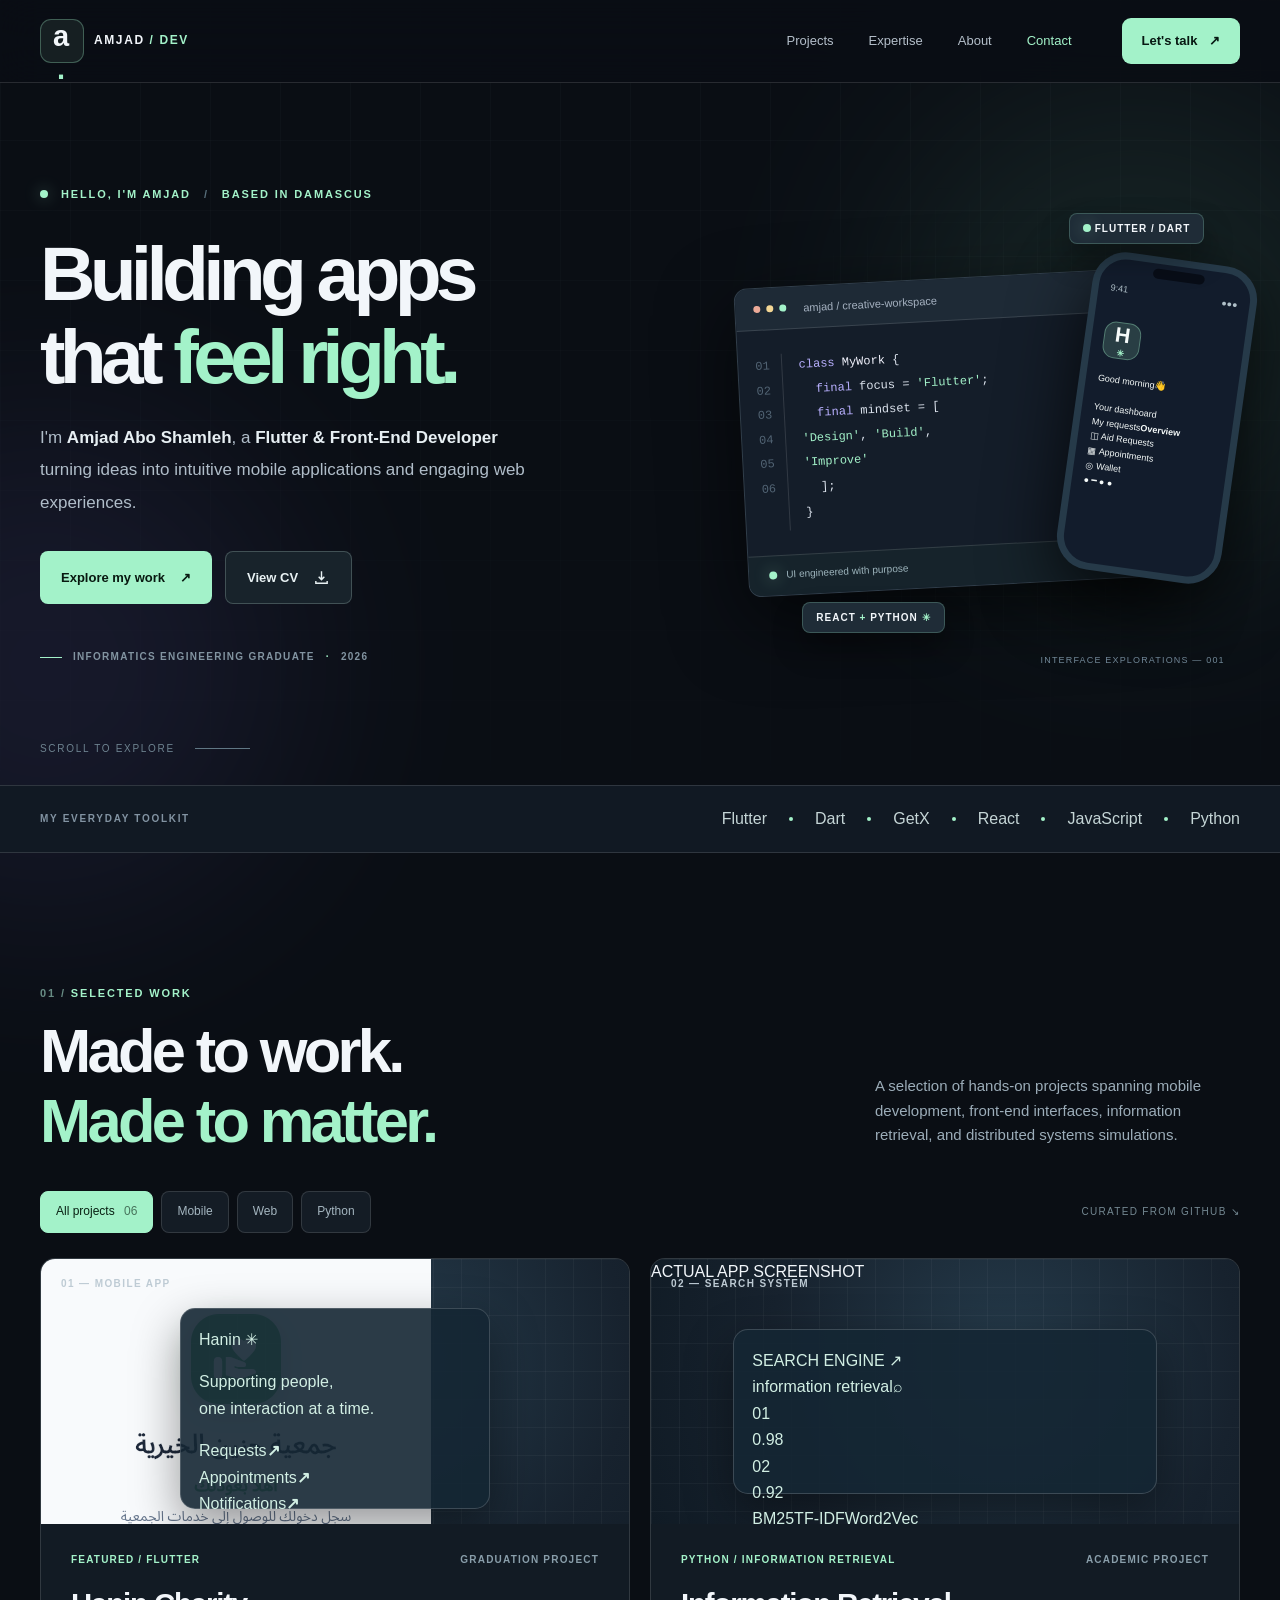
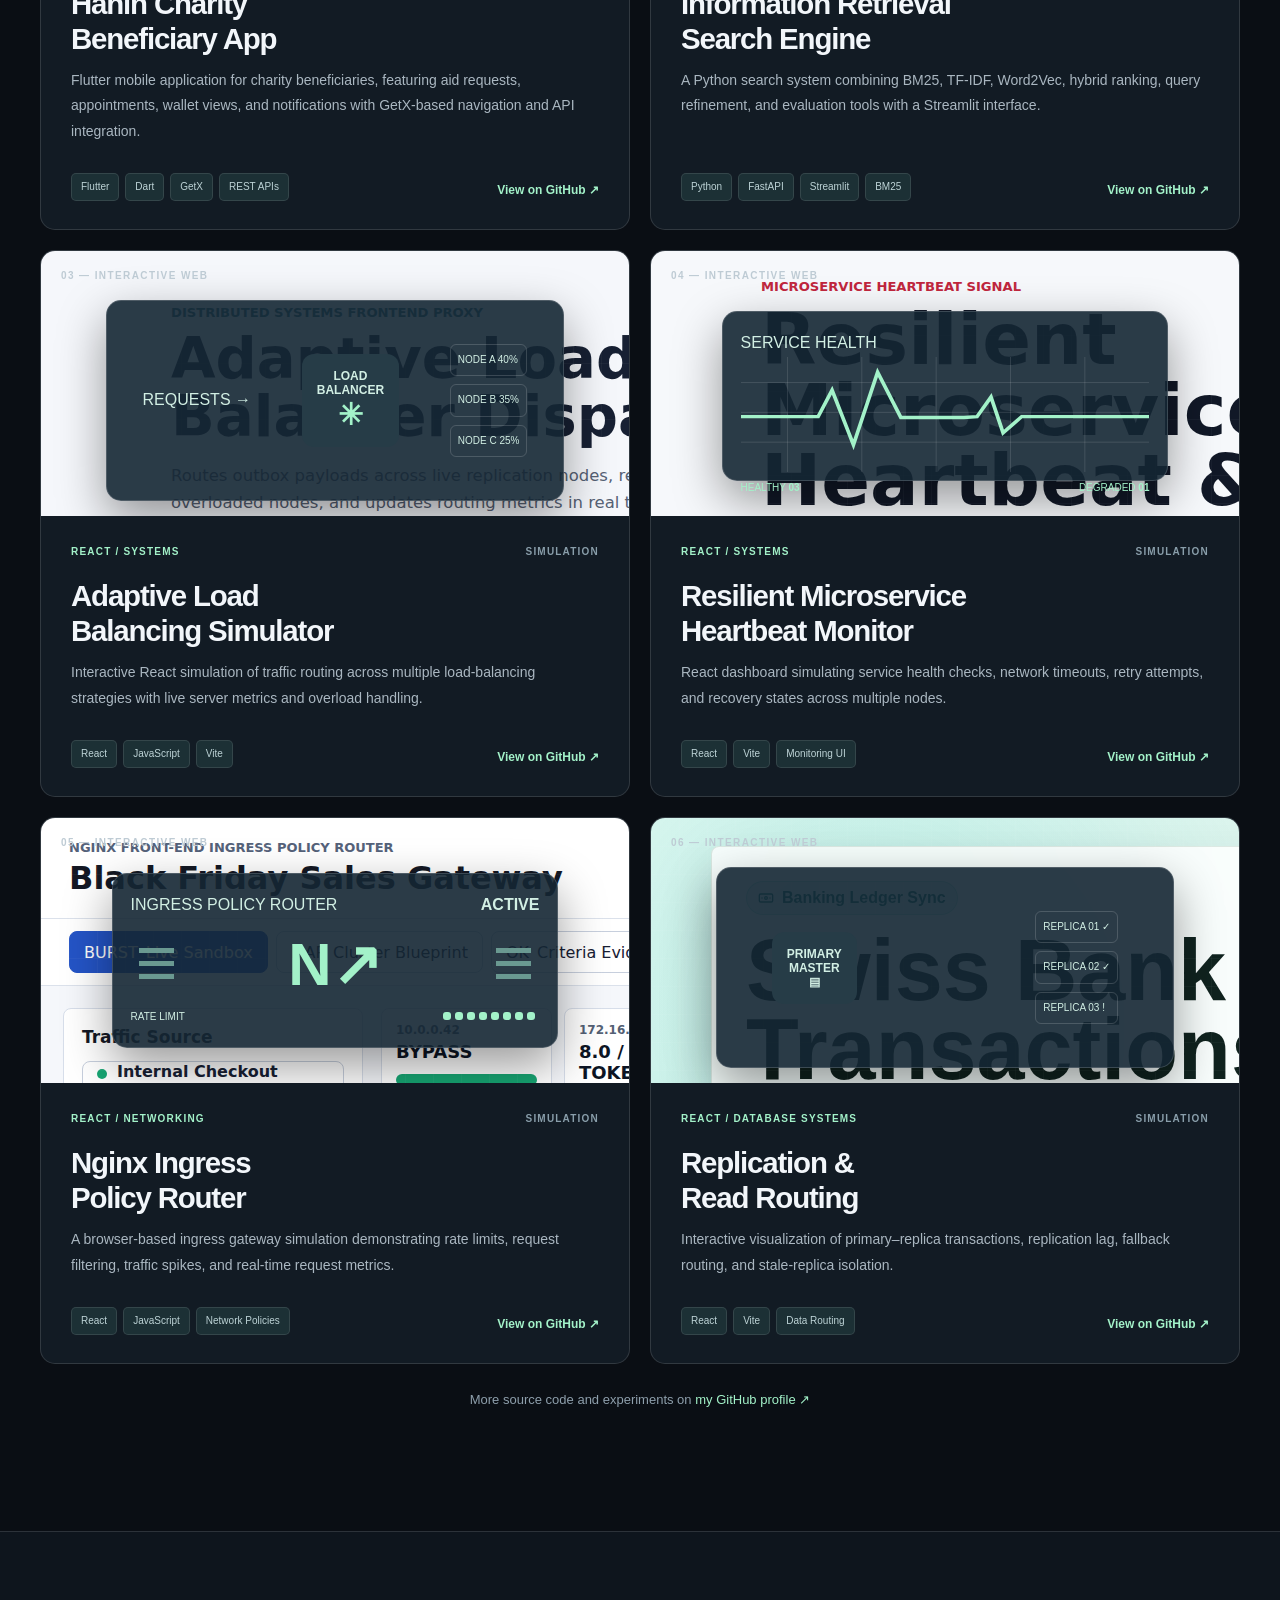
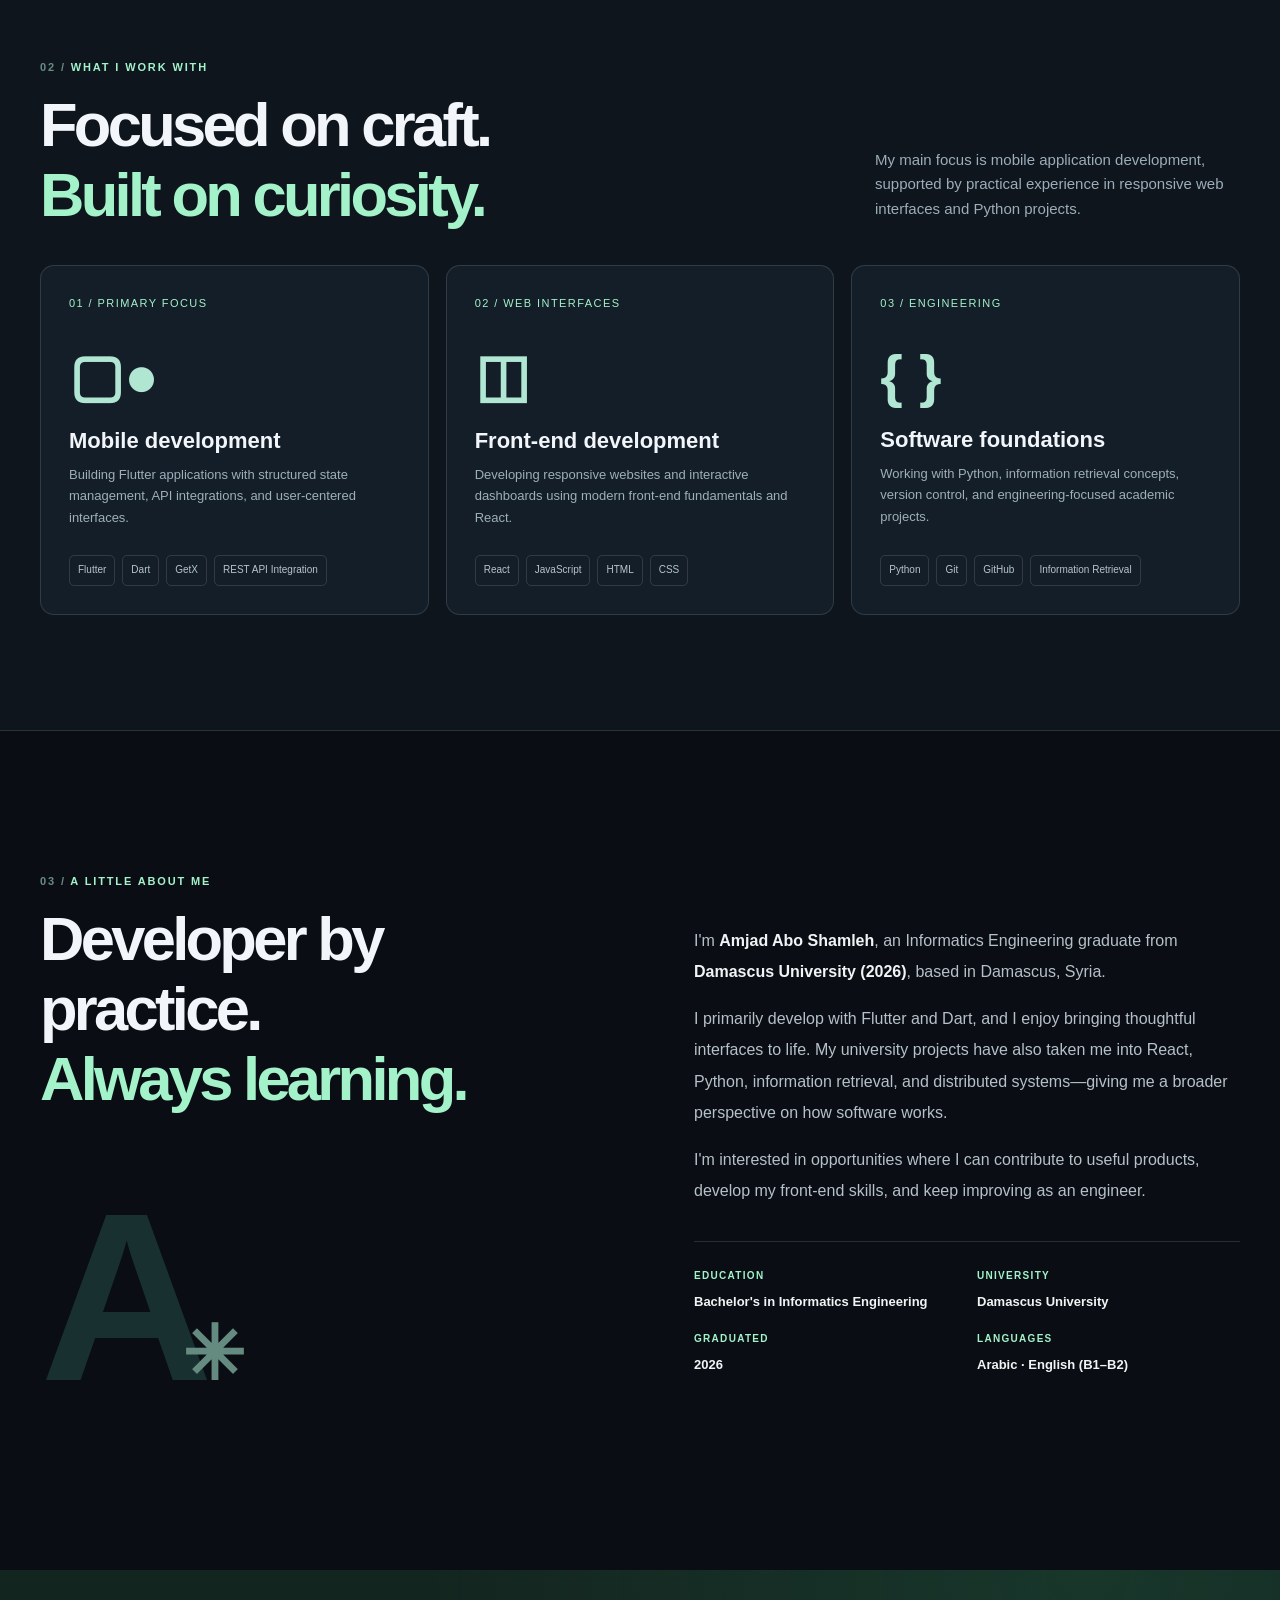
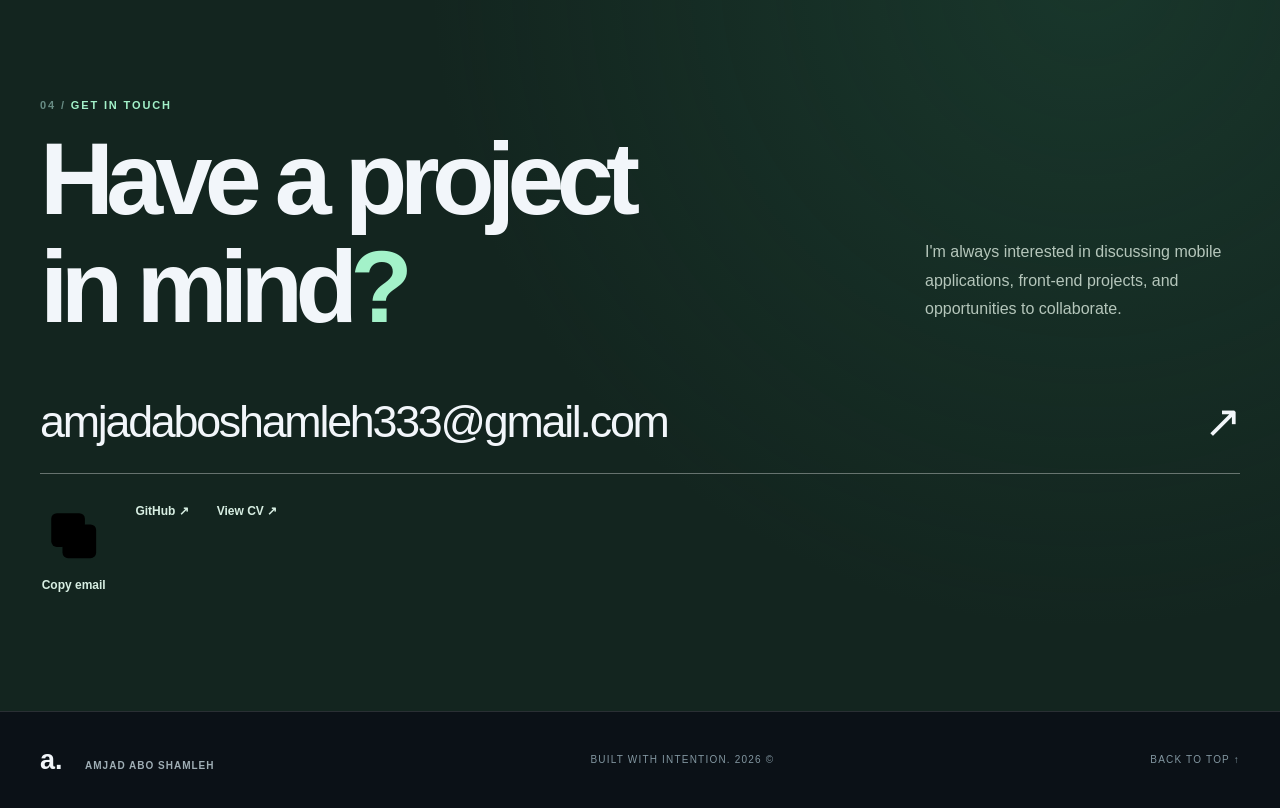
==== commit ff369ed6: "Replace illustrative project cards with real captured application screenshots" ====
--- a/index.html
+++ b/index.html
@@ -83,17 +83,17 @@
       </div>
       <div class="project-grid" id="project-grid">
         <article class="project-card project-featured reveal" data-categories="mobile" aria-labelledby="hanin-title">
-          <div class="project-visual visual-hanin"><span class="visual-grain"></span><span class="visual-index">01 — MOBILE APP</span><div class="hanin-visual"><div class="hanin-orbit orbit-a"></div><div class="hanin-orbit orbit-b"></div><div class="hanin-panel"><div class="hp-dots"><span></span><span></span><span></span></div><div class="hp-heading">Hanin <span>✳</span></div><p>Supporting people,<br />one interaction at a time.</p><div class="hp-rows"><div><i></i><span>Requests</span><b>↗</b></div><div><i></i><span>Appointments</span><b>↗</b></div><div><i></i><span>Notifications</span><b>↗</b></div></div></div></div><span class="visual-footnote">ILLUSTRATIVE UI CONCEPT</span></div>
+          <div class="project-visual visual-hanin project-visual--screenshot"><img class="project-screenshot" loading="lazy" decoding="async" src="assets/screenshots/Beneficiary-App.png" alt="Actual login screen captured from the running Hanin Charity Flutter application" /><span class="visual-grain"></span><span class="visual-index">01 — MOBILE APP</span><div class="hanin-visual"><div class="hanin-orbit orbit-a"></div><div class="hanin-orbit orbit-b"></div><div class="hanin-panel"><div class="hp-dots"><span></span><span></span><span></span></div><div class="hp-heading">Hanin <span>✳</span></div><p>Supporting people,<br />one interaction at a time.</p><div class="hp-rows"><div><i></i><span>Requests</span><b>↗</b></div><div><i></i><span>Appointments</span><b>↗</b></div><div><i></i><span>Notifications</span><b>↗</b></div></div></div></div><span class="visual-footnote">ACTUAL APP SCREENSHOT</span></div>
           <div class="project-content"><div class="project-meta"><span>FEATURED / FLUTTER</span><span>GRADUATION PROJECT</span></div><h3 id="hanin-title">Hanin Charity<br />Beneficiary App</h3><p>Flutter mobile application for charity beneficiaries, featuring aid requests, appointments, wallet views, and notifications with GetX-based navigation and API integration.</p><div class="project-bottom"><div class="tech-list"><span>Flutter</span><span>Dart</span><span>GetX</span><span>REST APIs</span></div><a class="project-link" href="https://github.com/Amjad2001-art/Beneficiary-App" target="_blank" rel="noopener noreferrer" aria-label="View Hanin Charity repository on GitHub">View on GitHub <span aria-hidden="true">↗</span></a></div></div>
         </article>
         <article class="project-card project-featured reveal" data-categories="python" aria-labelledby="ir-title">
-          <div class="project-visual visual-search"><span class="visual-grain"></span><span class="visual-index">02 — SEARCH SYSTEM</span><div class="search-art"><div class="search-art-heading"><span class="search-art-dot"></span> SEARCH ENGINE <span>↗</span></div><div class="search-input-art"><span>information retrieval</span><span>⌕</span></div><div class="search-result-art"><span class="result-icon">01</span><div><div class="result-title-art"></div><div class="result-detail-art"></div></div><span class="result-score">0.98</span></div><div class="search-result-art"><span class="result-icon">02</span><div><div class="result-title-art short"></div><div class="result-detail-art"></div></div><span class="result-score">0.92</span></div><div class="search-pills"><span>BM25</span><span>TF-IDF</span><span>Word2Vec</span></div></div><span class="visual-footnote">ILLUSTRATIVE UI CONCEPT</span></div>
+          <div class="project-visual visual-search"><span class="visual-grain"></span><span class="visual-index">02 — SEARCH SYSTEM</span><div class="search-art"><div class="search-art-heading"><span class="search-art-dot"></span> SEARCH ENGINE <span>↗</span></div><div class="search-input-art"><span>information retrieval</span><span>⌕</span></div><div class="search-result-art"><span class="result-icon">01</span><div><div class="result-title-art"></div><div class="result-detail-art"></div></div><span class="result-score">0.98</span></div><div class="search-result-art"><span class="result-icon">02</span><div><div class="result-title-art short"></div><div class="result-detail-art"></div></div><span class="result-score">0.92</span></div><div class="search-pills"><span>BM25</span><span>TF-IDF</span><span>Word2Vec</span></div></div><span class="visual-footnote">ACTUAL APP SCREENSHOT</span></div>
           <div class="project-content"><div class="project-meta"><span>PYTHON / INFORMATION RETRIEVAL</span><span>ACADEMIC PROJECT</span></div><h3 id="ir-title">Information Retrieval<br />Search Engine</h3><p>A Python search system combining BM25, TF-IDF, Word2Vec, hybrid ranking, query refinement, and evaluation tools with a Streamlit interface.</p><div class="project-bottom"><div class="tech-list"><span>Python</span><span>FastAPI</span><span>Streamlit</span><span>BM25</span></div><a class="project-link" href="https://github.com/Amjad2001-art/IR-Project" target="_blank" rel="noopener noreferrer" aria-label="View Information Retrieval Search Engine repository on GitHub">View on GitHub <span aria-hidden="true">↗</span></a></div></div>
         </article>
-        <article class="project-card project-standard reveal" data-categories="web" aria-labelledby="load-title"><div class="project-visual visual-routing"><span class="visual-index">03 — INTERACTIVE WEB</span><div class="routing-art"><div class="routing-in">REQUESTS <span>→</span></div><div class="route-switch"><span>LOAD<br />BALANCER</span><div class="route-core">✳</div></div><div class="routing-out"><div><i></i> NODE A <span>40%</span></div><div><i></i> NODE B <span>35%</span></div><div><i></i> NODE C <span>25%</span></div></div></div></div><div class="project-content"><div class="project-meta"><span>REACT / SYSTEMS</span><span>SIMULATION</span></div><h3 id="load-title">Adaptive Load<br />Balancing Simulator</h3><p>Interactive React simulation of traffic routing across multiple load-balancing strategies with live server metrics and overload handling.</p><div class="project-bottom"><div class="tech-list"><span>React</span><span>JavaScript</span><span>Vite</span></div><a class="project-link" href="https://github.com/Amjad2001-art/load-balancing-simulator" target="_blank" rel="noopener noreferrer">View on GitHub <span aria-hidden="true">↗</span></a></div></div></article>
-        <article class="project-card project-standard reveal" data-categories="web" aria-labelledby="micro-title"><div class="project-visual visual-heartbeat"><span class="visual-index">04 — INTERACTIVE WEB</span><div class="heart-screen"><div class="heartbeat-heading"><span class="heartbeat-indicator"></span> SERVICE HEALTH</div><svg viewBox="0 0 440 135" preserveAspectRatio="none" aria-hidden="true"><path class="heart-grid" d="M0 30H440M0 65H440M0 100H440M50 0V135M130 0V135M210 0V135M290 0V135M370 0V135"/><path class="heart-line" d="M0 70H66L83 70L98 39L121 103L147 18L172 71H240L254 70L269 47L282 89L302 70H440" /></svg><div class="heart-stats"><span>HEALTHY <b>03</b></span><span>DEGRADED <b>01</b></span></div></div></div><div class="project-content"><div class="project-meta"><span>REACT / SYSTEMS</span><span>SIMULATION</span></div><h3 id="micro-title">Resilient Microservice<br />Heartbeat Monitor</h3><p>React dashboard simulating service health checks, network timeouts, retry attempts, and recovery states across multiple nodes.</p><div class="project-bottom"><div class="tech-list"><span>React</span><span>Vite</span><span>Monitoring UI</span></div><a class="project-link" href="https://github.com/Amjad2001-art/Resilient-Microservice" target="_blank" rel="noopener noreferrer">View on GitHub <span aria-hidden="true">↗</span></a></div></div></article>
-        <article class="project-card project-standard reveal" data-categories="web" aria-labelledby="nginx-title"><div class="project-visual visual-gateway"><span class="visual-index">05 — INTERACTIVE WEB</span><div class="gateway-art"><div class="gateway-top"><span>INGRESS POLICY ROUTER</span><b>ACTIVE</b></div><div class="gateway-middle"><div class="gateway-left"><div></div><div></div><div></div></div><div class="gateway-hex">N<span>↗</span></div><div class="gateway-right"><div></div><div></div><div></div></div></div><div class="gateway-bottom"><span>RATE LIMIT</span><div><i></i><i></i><i></i><i></i><i></i><i></i><i></i><i></i></div></div></div></div><div class="project-content"><div class="project-meta"><span>REACT / NETWORKING</span><span>SIMULATION</span></div><h3 id="nginx-title">Nginx Ingress<br />Policy Router</h3><p>A browser-based ingress gateway simulation demonstrating rate limits, request filtering, traffic spikes, and real-time request metrics.</p><div class="project-bottom"><div class="tech-list"><span>React</span><span>JavaScript</span><span>Network Policies</span></div><a class="project-link" href="https://github.com/Amjad2001-art/Nginx" target="_blank" rel="noopener noreferrer">View on GitHub <span aria-hidden="true">↗</span></a></div></div></article>
-        <article class="project-card project-standard reveal" data-categories="web" aria-labelledby="rep-title"><div class="project-visual visual-replica"><span class="visual-index">06 — INTERACTIVE WEB</span><div class="replica-art"><div class="replica-main">PRIMARY<br /><b>MASTER</b><div class="replica-db">▤</div></div><div class="replica-connect"><span></span><span></span><span></span></div><div class="replica-nodes"><div>REPLICA 01 <span>✓</span></div><div>REPLICA 02 <span>✓</span></div><div>REPLICA 03 <span>!</span></div></div></div></div><div class="project-content"><div class="project-meta"><span>REACT / DATABASE SYSTEMS</span><span>SIMULATION</span></div><h3 id="rep-title">Replication &amp;<br />Read Routing</h3><p>Interactive visualization of primary–replica transactions, replication lag, fallback routing, and stale-replica isolation.</p><div class="project-bottom"><div class="tech-list"><span>React</span><span>Vite</span><span>Data Routing</span></div><a class="project-link" href="https://github.com/Amjad2001-art/Replication" target="_blank" rel="noopener noreferrer">View on GitHub <span aria-hidden="true">↗</span></a></div></div></article>
+        <article class="project-card project-standard reveal" data-categories="web" aria-labelledby="load-title"><div class="project-visual visual-routing project-visual--screenshot"><img class="project-screenshot" loading="lazy" decoding="async" src="assets/screenshots/load-balancing-simulator.png" alt="Actual screenshot of the adaptive load balancing simulator running in a browser" /><span class="visual-index">03 — INTERACTIVE WEB</span><div class="routing-art"><div class="routing-in">REQUESTS <span>→</span></div><div class="route-switch"><span>LOAD<br />BALANCER</span><div class="route-core">✳</div></div><div class="routing-out"><div><i></i> NODE A <span>40%</span></div><div><i></i> NODE B <span>35%</span></div><div><i></i> NODE C <span>25%</span></div></div></div></div><div class="project-content"><div class="project-meta"><span>REACT / SYSTEMS</span><span>SIMULATION</span></div><h3 id="load-title">Adaptive Load<br />Balancing Simulator</h3><p>Interactive React simulation of traffic routing across multiple load-balancing strategies with live server metrics and overload handling.</p><div class="project-bottom"><div class="tech-list"><span>React</span><span>JavaScript</span><span>Vite</span></div><a class="project-link" href="https://github.com/Amjad2001-art/load-balancing-simulator" target="_blank" rel="noopener noreferrer">View on GitHub <span aria-hidden="true">↗</span></a></div></div></article>
+        <article class="project-card project-standard reveal" data-categories="web" aria-labelledby="micro-title"><div class="project-visual visual-heartbeat project-visual--screenshot"><img class="project-screenshot" loading="lazy" decoding="async" src="assets/screenshots/Resilient-Microservice.png" alt="Actual screenshot of the microservice heartbeat monitoring dashboard" /><span class="visual-index">04 — INTERACTIVE WEB</span><div class="heart-screen"><div class="heartbeat-heading"><span class="heartbeat-indicator"></span> SERVICE HEALTH</div><svg viewBox="0 0 440 135" preserveAspectRatio="none" aria-hidden="true"><path class="heart-grid" d="M0 30H440M0 65H440M0 100H440M50 0V135M130 0V135M210 0V135M290 0V135M370 0V135"/><path class="heart-line" d="M0 70H66L83 70L98 39L121 103L147 18L172 71H240L254 70L269 47L282 89L302 70H440" /></svg><div class="heart-stats"><span>HEALTHY <b>03</b></span><span>DEGRADED <b>01</b></span></div></div></div><div class="project-content"><div class="project-meta"><span>REACT / SYSTEMS</span><span>SIMULATION</span></div><h3 id="micro-title">Resilient Microservice<br />Heartbeat Monitor</h3><p>React dashboard simulating service health checks, network timeouts, retry attempts, and recovery states across multiple nodes.</p><div class="project-bottom"><div class="tech-list"><span>React</span><span>Vite</span><span>Monitoring UI</span></div><a class="project-link" href="https://github.com/Amjad2001-art/Resilient-Microservice" target="_blank" rel="noopener noreferrer">View on GitHub <span aria-hidden="true">↗</span></a></div></div></article>
+        <article class="project-card project-standard reveal" data-categories="web" aria-labelledby="nginx-title"><div class="project-visual visual-gateway project-visual--screenshot"><img class="project-screenshot" loading="lazy" decoding="async" src="assets/screenshots/Nginx.png" alt="Actual screenshot of the Nginx ingress policy router React interface" /><span class="visual-index">05 — INTERACTIVE WEB</span><div class="gateway-art"><div class="gateway-top"><span>INGRESS POLICY ROUTER</span><b>ACTIVE</b></div><div class="gateway-middle"><div class="gateway-left"><div></div><div></div><div></div></div><div class="gateway-hex">N<span>↗</span></div><div class="gateway-right"><div></div><div></div><div></div></div></div><div class="gateway-bottom"><span>RATE LIMIT</span><div><i></i><i></i><i></i><i></i><i></i><i></i><i></i><i></i></div></div></div></div><div class="project-content"><div class="project-meta"><span>REACT / NETWORKING</span><span>SIMULATION</span></div><h3 id="nginx-title">Nginx Ingress<br />Policy Router</h3><p>A browser-based ingress gateway simulation demonstrating rate limits, request filtering, traffic spikes, and real-time request metrics.</p><div class="project-bottom"><div class="tech-list"><span>React</span><span>JavaScript</span><span>Network Policies</span></div><a class="project-link" href="https://github.com/Amjad2001-art/Nginx" target="_blank" rel="noopener noreferrer">View on GitHub <span aria-hidden="true">↗</span></a></div></div></article>
+        <article class="project-card project-standard reveal" data-categories="web" aria-labelledby="rep-title"><div class="project-visual visual-replica project-visual--screenshot"><img class="project-screenshot" loading="lazy" decoding="async" src="assets/screenshots/Replication.png" alt="Actual screenshot of the replication routing simulator interface" /><span class="visual-index">06 — INTERACTIVE WEB</span><div class="replica-art"><div class="replica-main">PRIMARY<br /><b>MASTER</b><div class="replica-db">▤</div></div><div class="replica-connect"><span></span><span></span><span></span></div><div class="replica-nodes"><div>REPLICA 01 <span>✓</span></div><div>REPLICA 02 <span>✓</span></div><div>REPLICA 03 <span>!</span></div></div></div></div><div class="project-content"><div class="project-meta"><span>REACT / DATABASE SYSTEMS</span><span>SIMULATION</span></div><h3 id="rep-title">Replication &amp;<br />Read Routing</h3><p>Interactive visualization of primary–replica transactions, replication lag, fallback routing, and stale-replica isolation.</p><div class="project-bottom"><div class="tech-list"><span>React</span><span>Vite</span><span>Data Routing</span></div><a class="project-link" href="https://github.com/Amjad2001-art/Replication" target="_blank" rel="noopener noreferrer">View on GitHub <span aria-hidden="true">↗</span></a></div></div></article>
       </div>
       <div class="all-work-link reveal">More source code and experiments on <a href="https://github.com/Amjad2001-art" target="_blank" rel="noopener noreferrer">my GitHub profile <span aria-hidden="true">↗</span></a></div>
     </section>
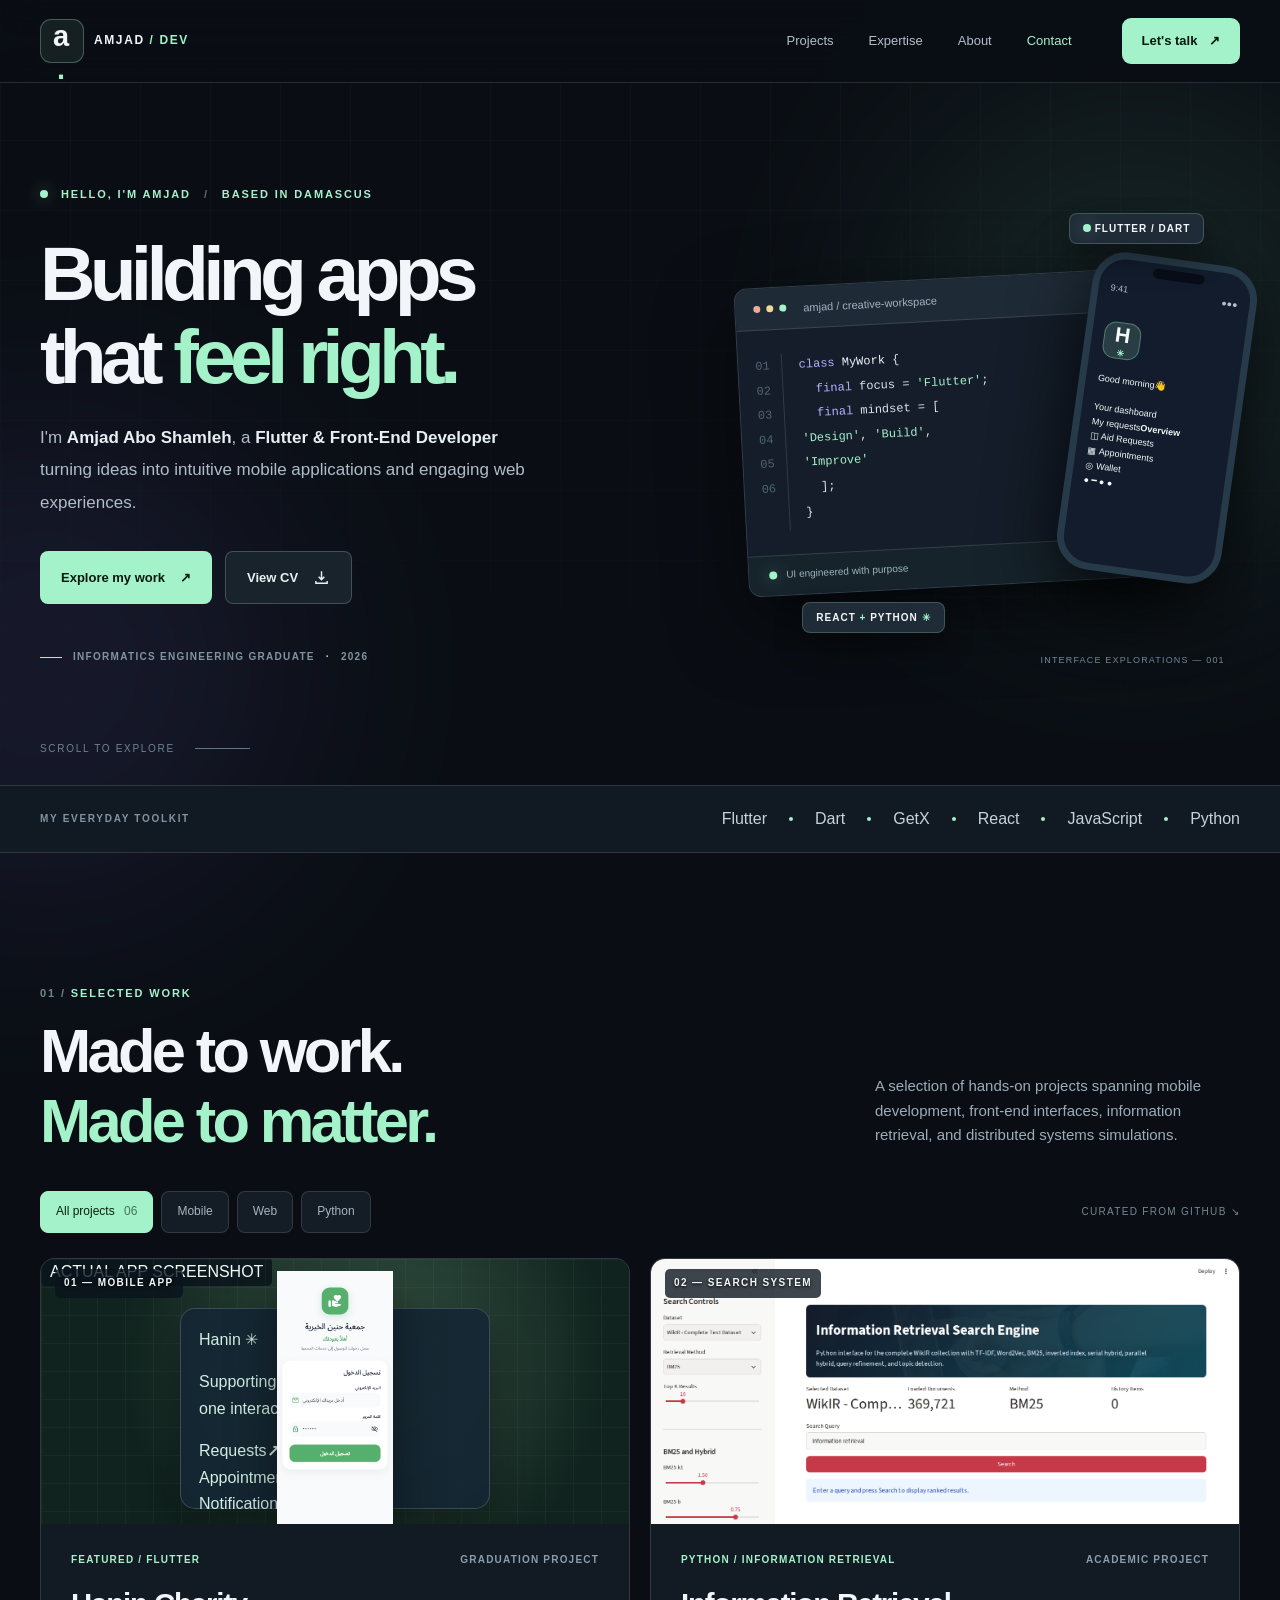
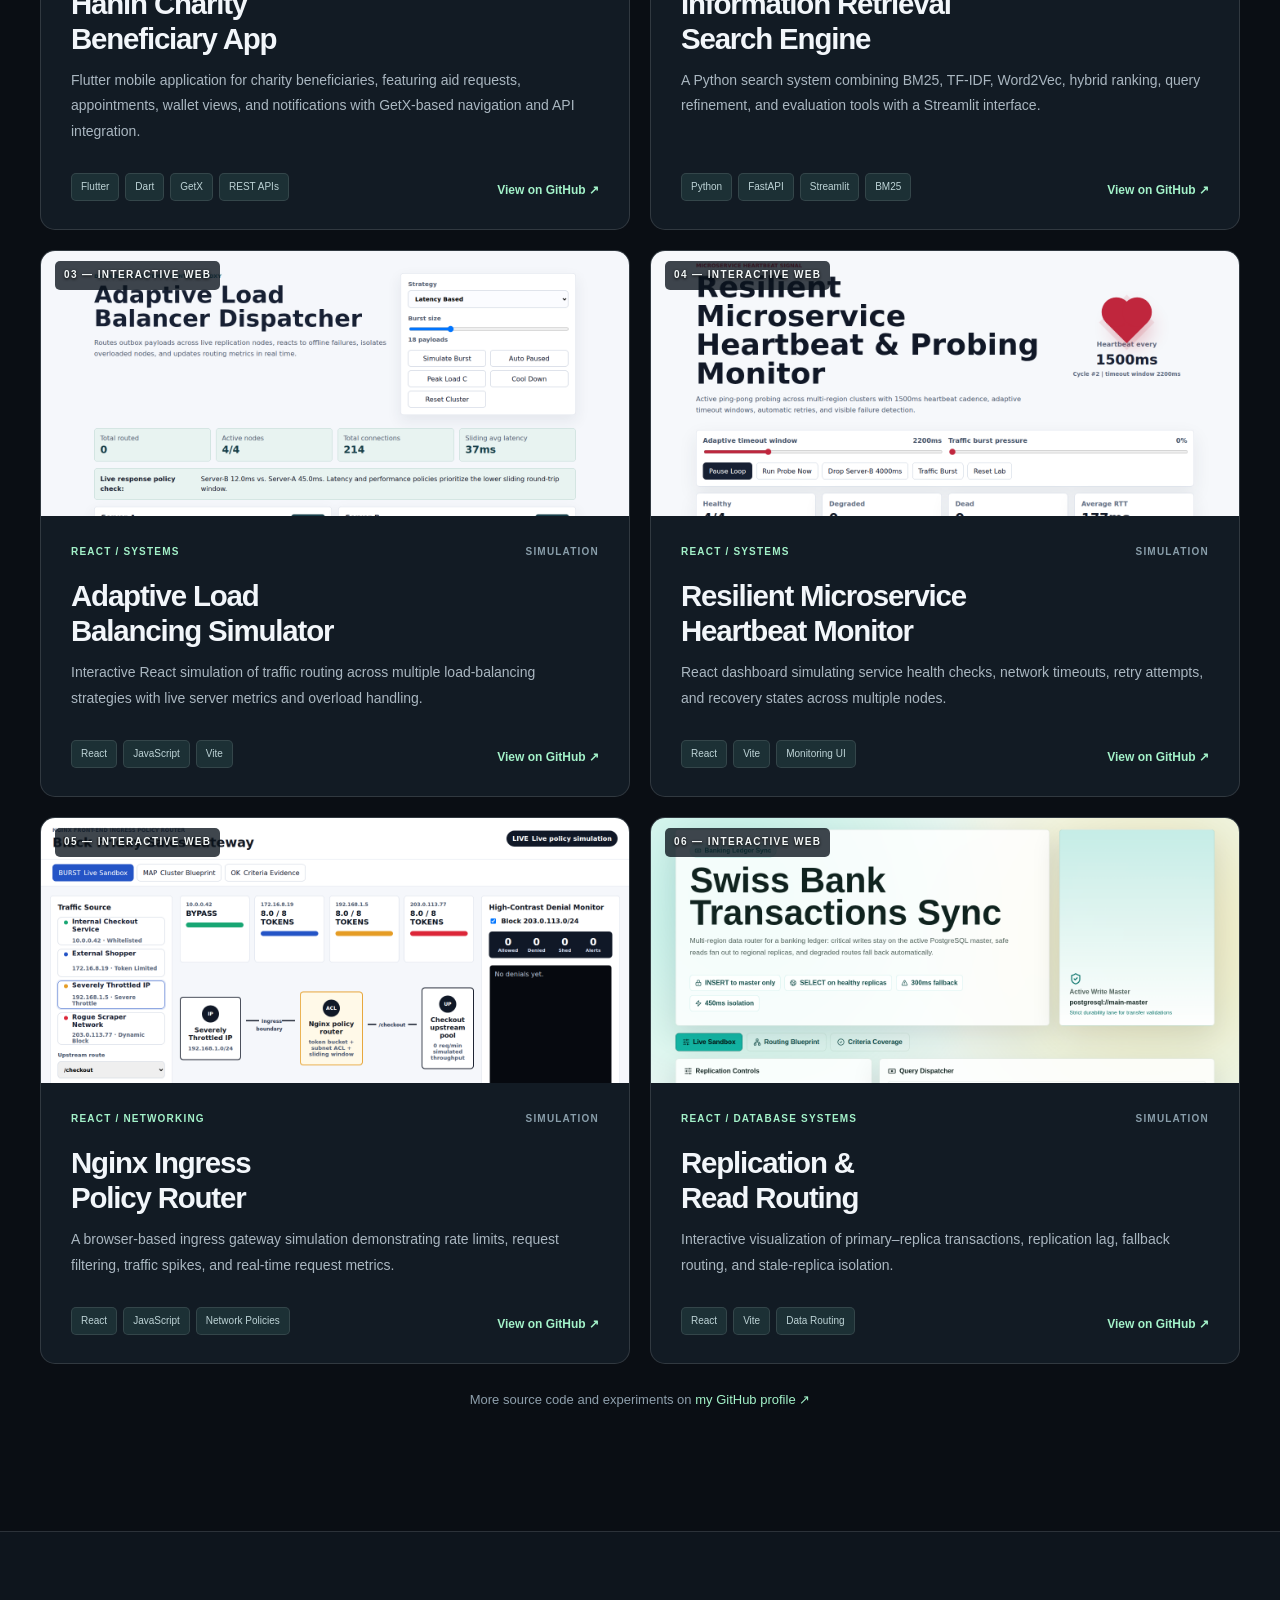
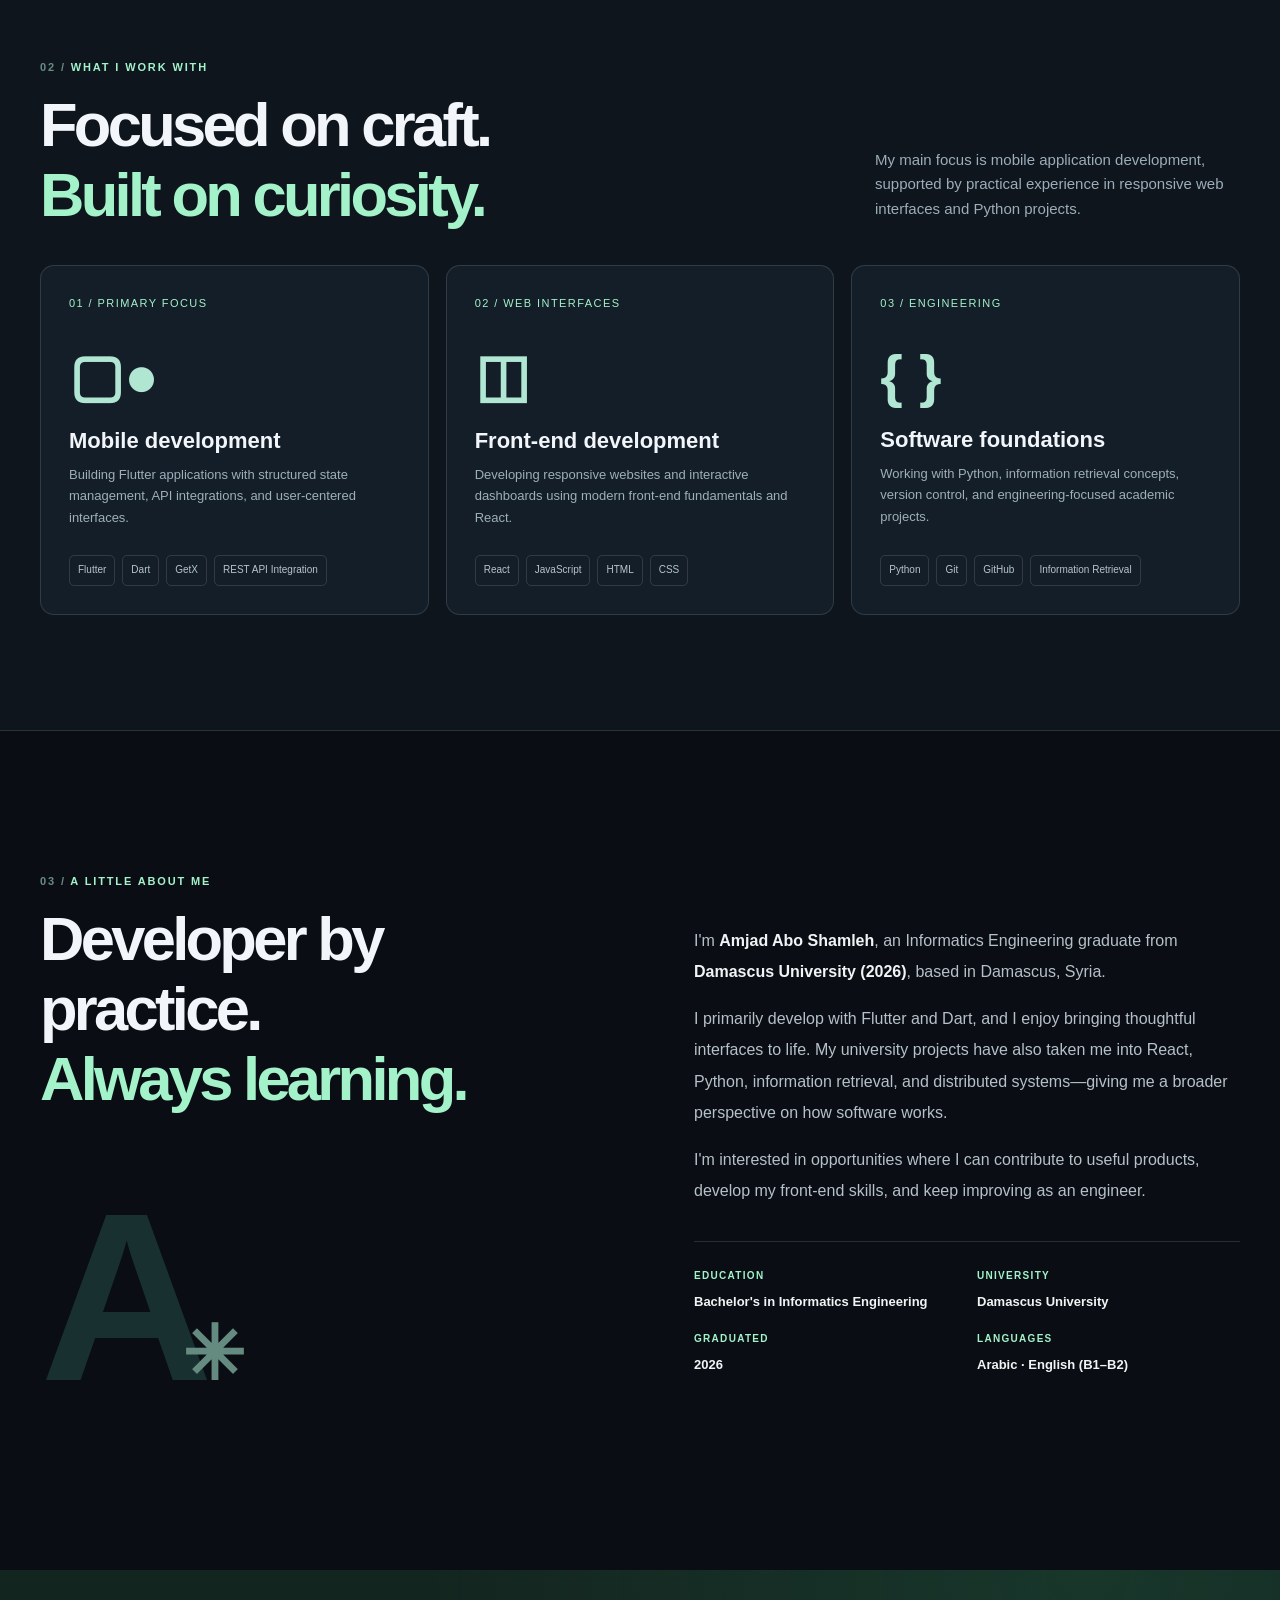
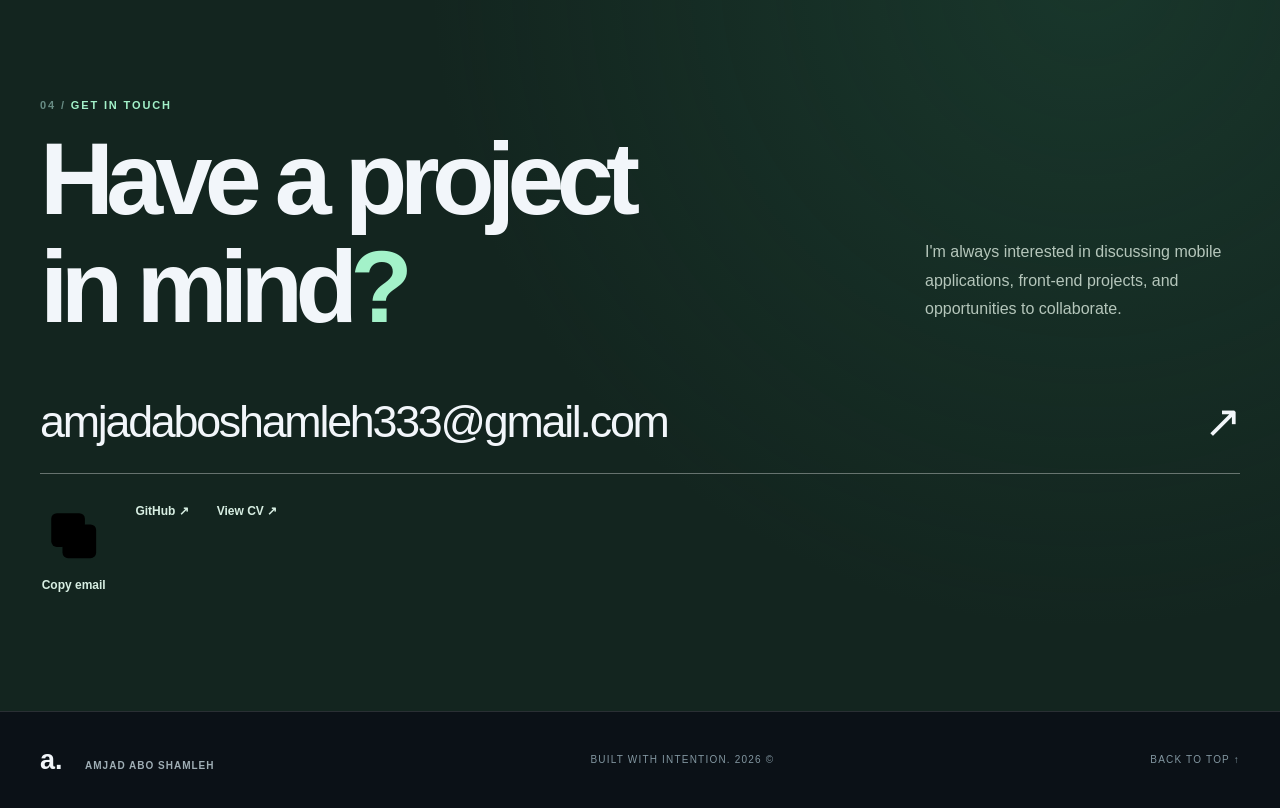
==== commit 49720247: "Show authentic Streamlit app screenshot in IR project card" ====
--- a/index.html
+++ b/index.html
@@ -87,7 +87,7 @@
           <div class="project-content"><div class="project-meta"><span>FEATURED / FLUTTER</span><span>GRADUATION PROJECT</span></div><h3 id="hanin-title">Hanin Charity<br />Beneficiary App</h3><p>Flutter mobile application for charity beneficiaries, featuring aid requests, appointments, wallet views, and notifications with GetX-based navigation and API integration.</p><div class="project-bottom"><div class="tech-list"><span>Flutter</span><span>Dart</span><span>GetX</span><span>REST APIs</span></div><a class="project-link" href="https://github.com/Amjad2001-art/Beneficiary-App" target="_blank" rel="noopener noreferrer" aria-label="View Hanin Charity repository on GitHub">View on GitHub <span aria-hidden="true">↗</span></a></div></div>
         </article>
         <article class="project-card project-featured reveal" data-categories="python" aria-labelledby="ir-title">
-          <div class="project-visual visual-search"><span class="visual-grain"></span><span class="visual-index">02 — SEARCH SYSTEM</span><div class="search-art"><div class="search-art-heading"><span class="search-art-dot"></span> SEARCH ENGINE <span>↗</span></div><div class="search-input-art"><span>information retrieval</span><span>⌕</span></div><div class="search-result-art"><span class="result-icon">01</span><div><div class="result-title-art"></div><div class="result-detail-art"></div></div><span class="result-score">0.98</span></div><div class="search-result-art"><span class="result-icon">02</span><div><div class="result-title-art short"></div><div class="result-detail-art"></div></div><span class="result-score">0.92</span></div><div class="search-pills"><span>BM25</span><span>TF-IDF</span><span>Word2Vec</span></div></div><span class="visual-footnote">ACTUAL APP SCREENSHOT</span></div>
+          <div class="project-visual visual-search project-visual--screenshot"><img class="project-screenshot" loading="lazy" decoding="async" src="assets/screenshots/IR-Project.png" alt="Actual original Streamlit interface of the Information Retrieval Search Engine running in the browser with demo metadata" /><span class="visual-grain"></span><span class="visual-index">02 — SEARCH SYSTEM</span><div class="search-art"><div class="search-art-heading"><span class="search-art-dot"></span> SEARCH ENGINE <span>↗</span></div><div class="search-input-art"><span>information retrieval</span><span>⌕</span></div><div class="search-result-art"><span class="result-icon">01</span><div><div class="result-title-art"></div><div class="result-detail-art"></div></div><span class="result-score">0.98</span></div><div class="search-result-art"><span class="result-icon">02</span><div><div class="result-title-art short"></div><div class="result-detail-art"></div></div><span class="result-score">0.92</span></div><div class="search-pills"><span>BM25</span><span>TF-IDF</span><span>Word2Vec</span></div></div><span class="visual-footnote">ACTUAL APP SCREENSHOT</span></div>
           <div class="project-content"><div class="project-meta"><span>PYTHON / INFORMATION RETRIEVAL</span><span>ACADEMIC PROJECT</span></div><h3 id="ir-title">Information Retrieval<br />Search Engine</h3><p>A Python search system combining BM25, TF-IDF, Word2Vec, hybrid ranking, query refinement, and evaluation tools with a Streamlit interface.</p><div class="project-bottom"><div class="tech-list"><span>Python</span><span>FastAPI</span><span>Streamlit</span><span>BM25</span></div><a class="project-link" href="https://github.com/Amjad2001-art/IR-Project" target="_blank" rel="noopener noreferrer" aria-label="View Information Retrieval Search Engine repository on GitHub">View on GitHub <span aria-hidden="true">↗</span></a></div></div>
         </article>
         <article class="project-card project-standard reveal" data-categories="web" aria-labelledby="load-title"><div class="project-visual visual-routing project-visual--screenshot"><img class="project-screenshot" loading="lazy" decoding="async" src="assets/screenshots/load-balancing-simulator.png" alt="Actual screenshot of the adaptive load balancing simulator running in a browser" /><span class="visual-index">03 — INTERACTIVE WEB</span><div class="routing-art"><div class="routing-in">REQUESTS <span>→</span></div><div class="route-switch"><span>LOAD<br />BALANCER</span><div class="route-core">✳</div></div><div class="routing-out"><div><i></i> NODE A <span>40%</span></div><div><i></i> NODE B <span>35%</span></div><div><i></i> NODE C <span>25%</span></div></div></div></div><div class="project-content"><div class="project-meta"><span>REACT / SYSTEMS</span><span>SIMULATION</span></div><h3 id="load-title">Adaptive Load<br />Balancing Simulator</h3><p>Interactive React simulation of traffic routing across multiple load-balancing strategies with live server metrics and overload handling.</p><div class="project-bottom"><div class="tech-list"><span>React</span><span>JavaScript</span><span>Vite</span></div><a class="project-link" href="https://github.com/Amjad2001-art/load-balancing-simulator" target="_blank" rel="noopener noreferrer">View on GitHub <span aria-hidden="true">↗</span></a></div></div></article>
--- a/style.css
+++ b/style.css
@@ -16,3 +16,12 @@
 @media(max-width:800px){.shell{width:calc(100% - 46px)}.hero{grid-template-columns:1fr;padding-top:75px}.hero-copy{max-width:660px}.hero-art{width:min(530px,100%);margin:auto}.hero h1{font-size:clamp(56px,8vw,80px)}.section-head{display:block}.section-lede{max-width:570px;margin-top:20px}.strip-inner{flex-direction:column;align-items:flex-start}.expertise-grid{grid-template-columns:repeat(2,1fr)}.expertise-card:last-child{grid-column:span 2;min-height:240px}.about-section{gap:5%}.about-monogram{font-size:150px}.contact-top{display:block}.nav-links{gap:16px;margin-right:10px}}
 @media(max-width:620px){html{scroll-padding-top:75px}.shell{width:calc(100% - 36px)}.nav{height:70px}.brand-label{font-size:10px}.nav-cta{margin-left:auto;padding:10px 12px;font-size:11px}.menu-toggle{display:block}.nav-links{display:none;position:absolute;left:0;right:0;top:69px;flex-direction:column;gap:0;background:#111923;padding:15px 22px 20px;margin:0;border-bottom:1px solid var(--line)}.nav-links.is-open{display:flex}.nav-links a{padding:13px;border-bottom:1px solid var(--line)}.hero{padding-top:63px;padding-bottom:75px;gap:5px}.eyebrow{font-size:9px}.hero h1{font-size:clamp(43px,11vw,61px);margin:25px 0}.hero-intro{font-size:15px}.hero-trustline{font-size:9px;flex-wrap:wrap}.hero-art{height:345px}.workstation{top:70px;width:78%;left:0}.code-panel{font-size:9px;min-height:170px;padding:14px 11px}.phone-frame{top:72px;right:-3px;transform:rotate(8deg) scale(.78);transform-origin:top right}.tag-top{top:8px}.tag-bottom{bottom:20px}.scroll-cue{display:none}.strip-stack{gap:10px}.strip-stack span{font-size:13px}.work-section,.expertise-section{padding:76px 0}.section-head h2,.about-section h2{font-size:38px}.section-lede{font-size:14px}.filter-row{display:block}.filter-hint{display:none}.filter-button{padding:9px 10px;font-size:11px}.project-grid{grid-template-columns:1fr}.project-visual{height:245px}.project-content h3{font-size:26px}.project-meta{font-size:9px}.project-content p{font-size:13px}.expertise-grid{grid-template-columns:1fr}.expertise-card,.expertise-card:last-child{grid-column:span 1;min-height:300px}.about-section{display:block;padding:80px 0}.about-monogram{display:none}.about-right{padding-top:20px}.about-right>p{font-size:14px}.contact-section{padding:78px 0}.contact-top h2{font-size:clamp(52px,12vw,70px)}.contact-top p{font-size:14px}.contact-email{font-size:clamp(18px,5vw,30px)}.footer-inner{padding:23px 0;flex-wrap:wrap}.footer-brand{width:100%}.footer-inner>span,.footer-inner>a{font-size:9px}.routing-art,.replica-art{gap:5px;padding:10px}.routing-out div,.replica-nodes div{font-size:8px}.route-switch,.replica-main{padding:8px;font-size:10px}}
 @media(prefers-reduced-motion:reduce){html{scroll-behavior:auto}*,*:before,*:after{animation:none!important;transition:none!important}.js .reveal{opacity:1;transform:none}}
+
+/* Genuine screenshots captured from the author's GitHub project sources. */
+.project-visual--screenshot{background:#101b25;isolation:isolate}
+.project-screenshot{position:absolute;inset:0;width:100%;height:100%;object-fit:cover;object-position:top center;z-index:2;display:block}
+.visual-hanin.project-visual--screenshot{background:radial-gradient(circle at 55% 36%,#395747,#10231e 67%)}
+.visual-hanin .project-screenshot{object-fit:contain;object-position:center center;padding:12px 0 0;filter:drop-shadow(0 15px 25px #0007)}
+.project-visual--screenshot .visual-index{z-index:4;top:10px;left:14px;padding:6px 9px;border-radius:5px;background:#09121bc7;color:#f4f8f8;text-shadow:0 1px 3px #000}
+.project-visual--screenshot .visual-footnote{z-index:4;bottom:10px;right:12px;background:#09121bc7;padding:6px 9px;border-radius:5px;color:#effff7}
+@media(max-width:620px){.project-visual--screenshot .visual-index{top:9px;left:10px;font-size:8px}}
